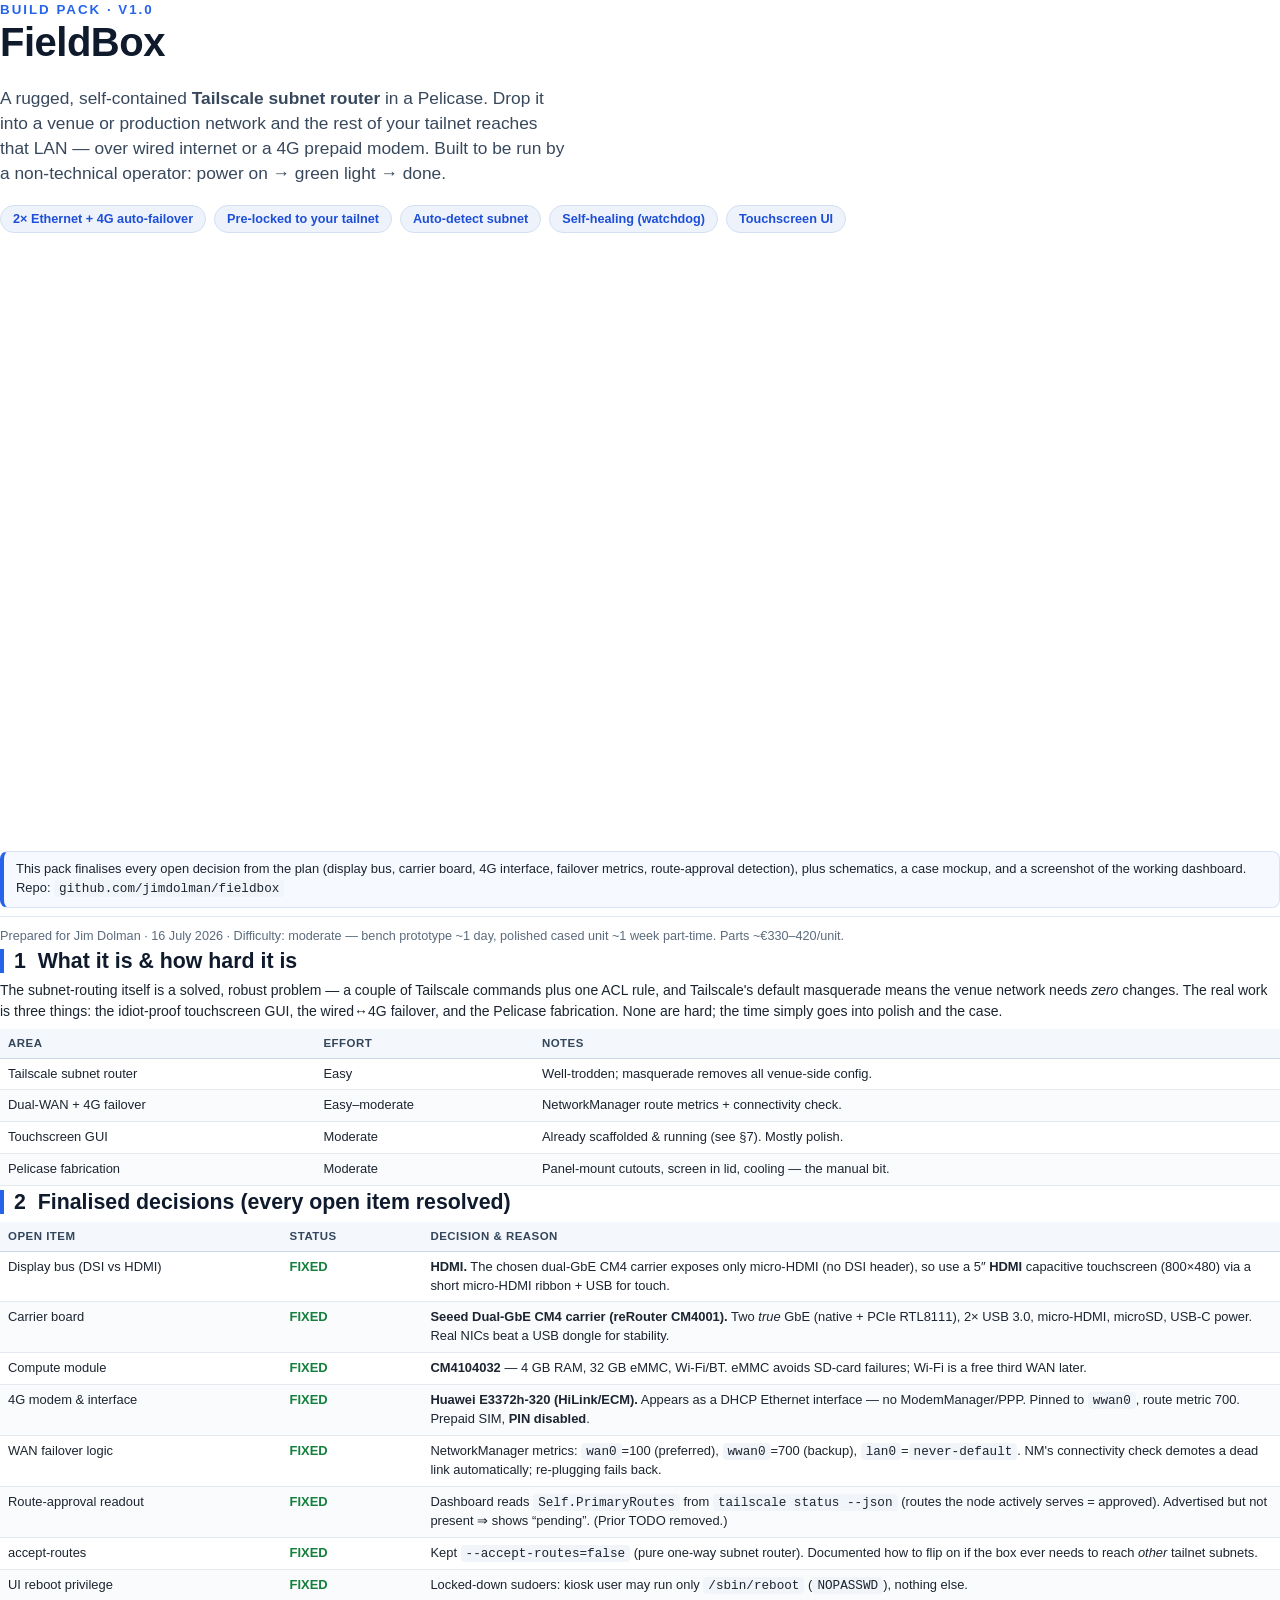
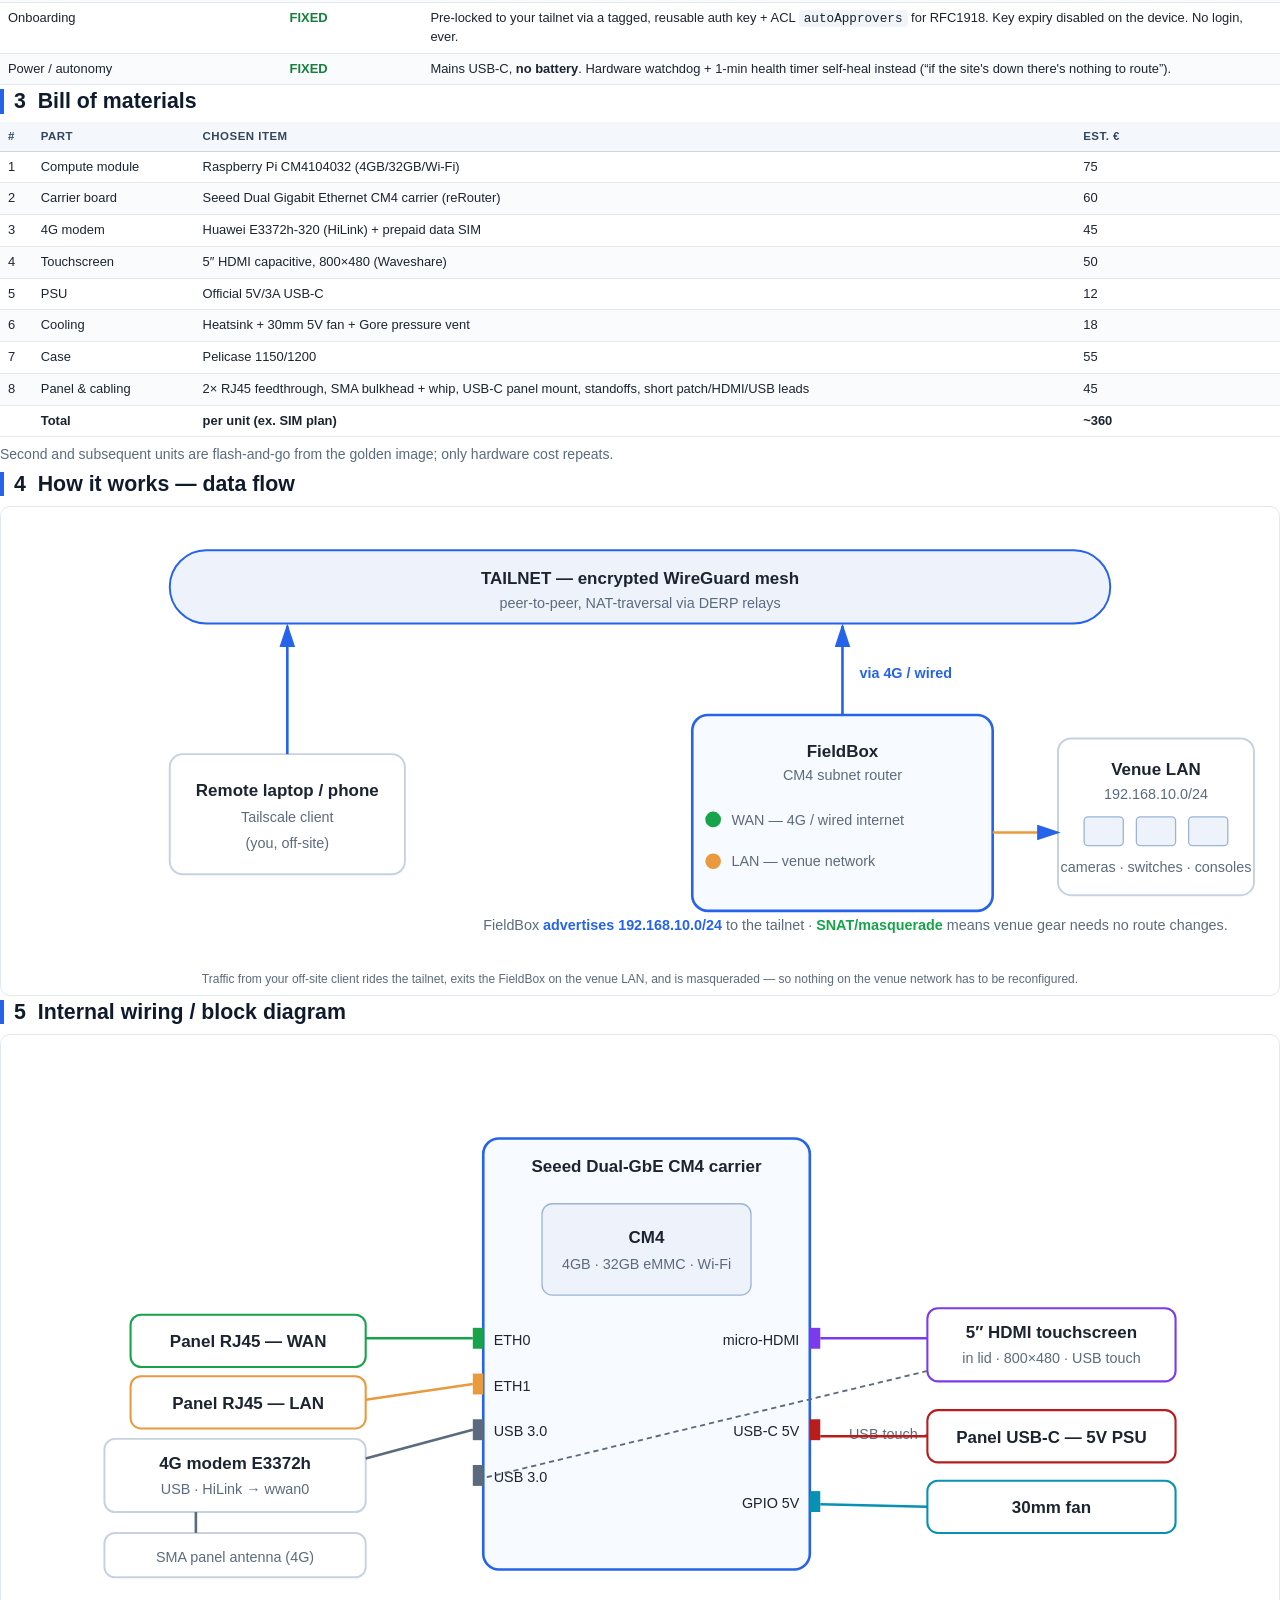
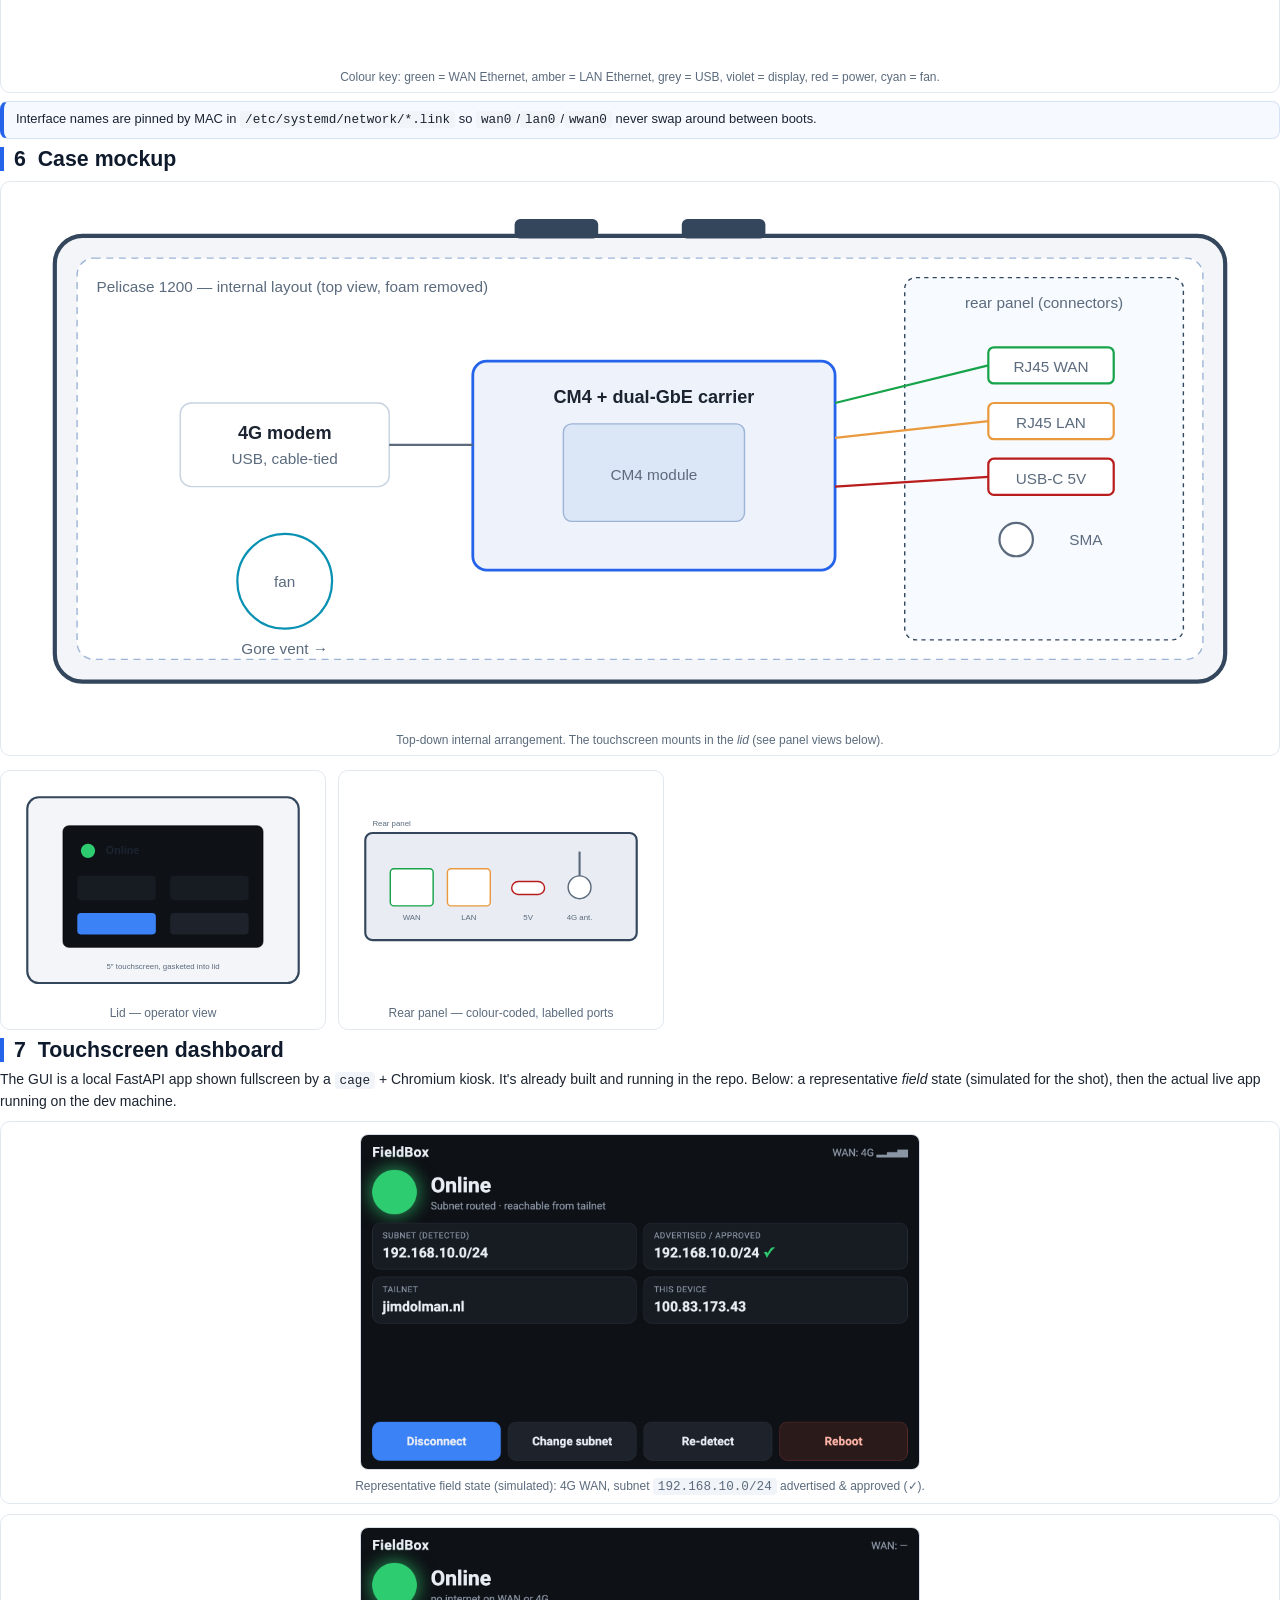
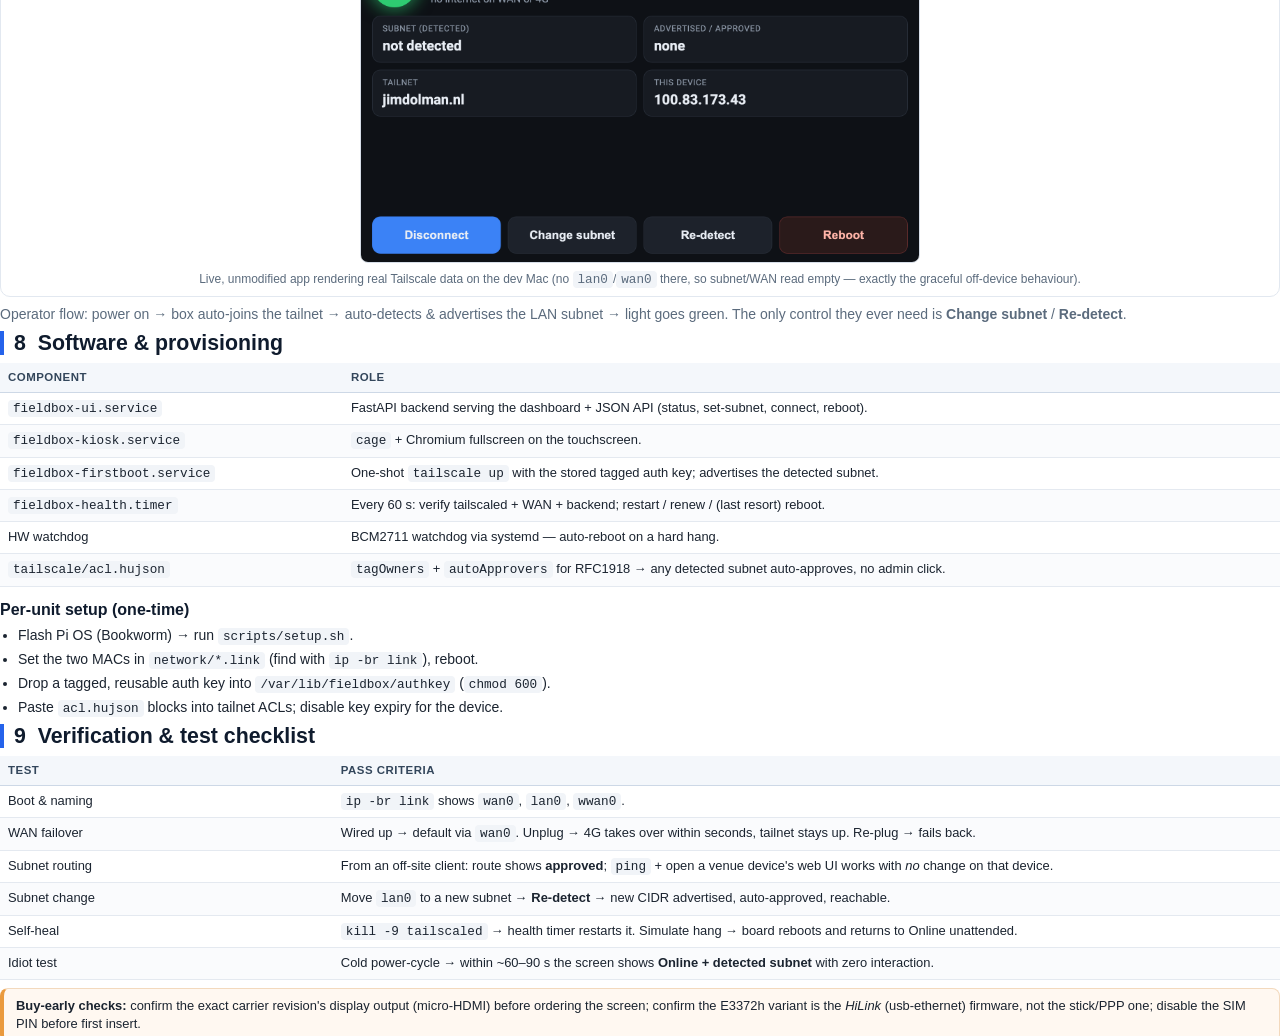
==== docs/FieldBox-BuildPack.html @ b4d3f4c1 "Add FieldBox build pack: finalized decisions, schematics, case mockup, UI screenshots (HTML + PDF) -" ====
<!doctype html>
<html lang="en">
<head>
<meta charset="utf-8" />
<title>FieldBox — Build Pack</title>
<style>
  @page { size: A4; margin: 15mm 14mm 16mm; }
  * { box-sizing: border-box; }
  html { -webkit-print-color-adjust: exact; print-color-adjust: exact; }
  body {
    font: 10.5pt/1.45 -apple-system, "Helvetica Neue", Arial, sans-serif;
    color: #1b2430; margin: 0;
  }
  h1,h2,h3 { color: #0f1b2d; margin: 0 0 .3em; line-height: 1.15; }
  h1 { font-size: 30pt; letter-spacing: -0.5px; }
  h2 { font-size: 16pt; padding-left: 10px; border-left: 4px solid #2563eb; margin-top: 4px; }
  h3 { font-size: 12pt; margin-top: 14px; }
  p { margin: .5em 0; }
  a { color: #2563eb; text-decoration: none; }
  small, .muted { color: #5b6b7d; }
  code { font-family: "SF Mono", ui-monospace, Menlo, monospace; font-size: 9.5pt; background: #f1f4f8; padding: 1px 5px; border-radius: 4px; }
  .page { page-break-before: always; }
  section { break-inside: avoid; }
  ul { margin: .4em 0; padding-left: 18px; }
  li { margin: .2em 0; }

  /* Cover */
  .cover { height: 250mm; display: flex; flex-direction: column; }
  .cover .spacer { flex: 1; }
  .eyebrow { color: #2563eb; font-weight: 700; letter-spacing: 2px; text-transform: uppercase; font-size: 10pt; }
  .cover .lede { font-size: 13pt; color: #38485c; max-width: 150mm; }
  .badge-row { display: flex; gap: 8px; flex-wrap: wrap; margin-top: 10px; }
  .badge { background: #eef3fb; border: 1px solid #d3e0f3; color: #1d4ed8; border-radius: 999px; padding: 4px 12px; font-size: 9.5pt; font-weight: 600; }
  .meta { color: #5b6b7d; font-size: 9.5pt; border-top: 1px solid #e2e8f0; padding-top: 10px; }

  /* Tables */
  table { width: 100%; border-collapse: collapse; margin: 8px 0 4px; font-size: 9.7pt; }
  th, td { text-align: left; padding: 6px 8px; border-bottom: 1px solid #e4e9f0; vertical-align: top; }
  thead th { background: #f4f7fb; border-bottom: 1.5px solid #cdd8e6; color: #33465b; font-size: 8.6pt; text-transform: uppercase; letter-spacing: .5px; }
  tbody tr:nth-child(even) { background: #fafbfd; }
  .fixed { color: #15803d; font-weight: 700; white-space: nowrap; }
  .tot td { border-top: 1.5px solid #cdd8e6; font-weight: 700; }

  /* Figures */
  figure { margin: 10px 0 4px; border: 1px solid #e2e8f0; border-radius: 10px; padding: 12px 12px 6px; background: #fff; }
  figure svg, figure img { width: 100%; height: auto; display: block; }
  figcaption { color: #5b6b7d; font-size: 9pt; margin-top: 8px; text-align: center; }
  .shot { max-width: 148mm; margin: 0 auto; border-radius: 8px; border: 1px solid #d7dee8; }
  .two { display: flex; gap: 12px; }
  .two > div { flex: 1; }

  /* callout */
  .note { background: #f6f9ff; border: 1px solid #d6e2f6; border-left: 4px solid #2563eb; border-radius: 8px; padding: 8px 12px; font-size: 9.7pt; margin: 8px 0; }
  .note.warn { background: #fff8f1; border-color: #f3d9bd; border-left-color: #ea9a3e; }

  /* svg text defaults */
  svg text { font-family: -apple-system, Arial, sans-serif; fill: #1b2430; }
  .lbl { font-size: 13px; font-weight: 600; }
  .sub { font-size: 11px; fill: #5b6b7d; }
  .tag { font-size: 11px; fill: #2563eb; font-weight: 600; }
</style>
</head>
<body>

<!-- ===================== COVER ===================== -->
<div class="cover">
  <div class="eyebrow">Build Pack &middot; v1.0</div>
  <h1>FieldBox</h1>
  <p class="lede">A rugged, self-contained <strong>Tailscale subnet router</strong> in a Pelicase.
  Drop it into a venue or production network and the rest of your tailnet reaches that LAN — over
  wired internet or a 4G prepaid modem. Built to be run by a non-technical operator: power on &rarr;
  green light &rarr; done.</p>
  <div class="badge-row">
    <span class="badge">2&times; Ethernet + 4G auto-failover</span>
    <span class="badge">Pre-locked to your tailnet</span>
    <span class="badge">Auto-detect subnet</span>
    <span class="badge">Self-healing (watchdog)</span>
    <span class="badge">Touchscreen UI</span>
  </div>
  <div class="spacer"></div>
  <div class="note">This pack finalises every open decision from the plan (display bus, carrier board,
  4G interface, failover metrics, route-approval detection), plus schematics, a case mockup, and a
  screenshot of the working dashboard. Repo: <code>github.com/jimdolman/fieldbox</code></div>
  <div class="meta">Prepared for Jim Dolman &middot; 16 July 2026 &middot; Difficulty: moderate &mdash;
  bench prototype ~1 day, polished cased unit ~1 week part-time. Parts ~&euro;330&ndash;420/unit.</div>
</div>

<!-- ===================== OVERVIEW ===================== -->
<div class="page">
<section>
<h2>1 &nbsp;What it is &amp; how hard it is</h2>
<p>The subnet-routing itself is a solved, robust problem — a couple of Tailscale commands plus one
ACL rule, and Tailscale's default masquerade means the venue network needs <em>zero</em> changes.
The real work is three things: the idiot-proof touchscreen GUI, the wired&harr;4G failover, and the
Pelicase fabrication. None are hard; the time simply goes into polish and the case.</p>
<table>
  <thead><tr><th>Area</th><th>Effort</th><th>Notes</th></tr></thead>
  <tbody>
    <tr><td>Tailscale subnet router</td><td>Easy</td><td>Well-trodden; masquerade removes all venue-side config.</td></tr>
    <tr><td>Dual-WAN + 4G failover</td><td>Easy&ndash;moderate</td><td>NetworkManager route metrics + connectivity check.</td></tr>
    <tr><td>Touchscreen GUI</td><td>Moderate</td><td>Already scaffolded &amp; running (see §7). Mostly polish.</td></tr>
    <tr><td>Pelicase fabrication</td><td>Moderate</td><td>Panel-mount cutouts, screen in lid, cooling — the manual bit.</td></tr>
  </tbody>
</table>
</section>

<!-- ===================== FIXES ===================== -->
<section>
<h2>2 &nbsp;Finalised decisions (every open item resolved)</h2>
<table>
  <thead><tr><th style="width:22%">Open item</th><th style="width:11%">Status</th><th>Decision &amp; reason</th></tr></thead>
  <tbody>
    <tr><td>Display bus (DSI vs HDMI)</td><td class="fixed">FIXED</td>
      <td><strong>HDMI.</strong> The chosen dual-GbE CM4 carrier exposes only micro-HDMI (no DSI header), so use a 5&Prime; <strong>HDMI</strong> capacitive touchscreen (800&times;480) via a short micro-HDMI ribbon + USB for touch.</td></tr>
    <tr><td>Carrier board</td><td class="fixed">FIXED</td>
      <td><strong>Seeed Dual-GbE CM4 carrier (reRouter CM4001).</strong> Two <em>true</em> GbE (native + PCIe RTL8111), 2&times; USB 3.0, micro-HDMI, microSD, USB-C power. Real NICs beat a USB dongle for stability.</td></tr>
    <tr><td>Compute module</td><td class="fixed">FIXED</td>
      <td><strong>CM4104032</strong> — 4 GB RAM, 32 GB eMMC, Wi-Fi/BT. eMMC avoids SD-card failures; Wi-Fi is a free third WAN later.</td></tr>
    <tr><td>4G modem &amp; interface</td><td class="fixed">FIXED</td>
      <td><strong>Huawei E3372h-320 (HiLink/ECM).</strong> Appears as a DHCP Ethernet interface — no ModemManager/PPP. Pinned to <code>wwan0</code>, route metric 700. Prepaid SIM, <strong>PIN disabled</strong>.</td></tr>
    <tr><td>WAN failover logic</td><td class="fixed">FIXED</td>
      <td>NetworkManager metrics: <code>wan0</code>=100 (preferred), <code>wwan0</code>=700 (backup), <code>lan0</code>=<code>never-default</code>. NM's connectivity check demotes a dead link automatically; re-plugging fails back.</td></tr>
    <tr><td>Route-approval readout</td><td class="fixed">FIXED</td>
      <td>Dashboard reads <code>Self.PrimaryRoutes</code> from <code>tailscale status --json</code> (routes the node actively serves = approved). Advertised but not present &rArr; shows &ldquo;pending&rdquo;. (Prior TODO removed.)</td></tr>
    <tr><td>accept-routes</td><td class="fixed">FIXED</td>
      <td>Kept <code>--accept-routes=false</code> (pure one-way subnet router). Documented how to flip on if the box ever needs to reach <em>other</em> tailnet subnets.</td></tr>
    <tr><td>UI reboot privilege</td><td class="fixed">FIXED</td>
      <td>Locked-down sudoers: kiosk user may run only <code>/sbin/reboot</code> (<code>NOPASSWD</code>), nothing else.</td></tr>
    <tr><td>Onboarding</td><td class="fixed">FIXED</td>
      <td>Pre-locked to your tailnet via a tagged, reusable auth key + ACL <code>autoApprovers</code> for RFC1918. Key expiry disabled on the device. No login, ever.</td></tr>
    <tr><td>Power / autonomy</td><td class="fixed">FIXED</td>
      <td>Mains USB-C, <strong>no battery</strong>. Hardware watchdog + 1-min health timer self-heal instead (&ldquo;if the site's down there's nothing to route&rdquo;).</td></tr>
  </tbody>
</table>
</section>
</div>

<!-- ===================== BOM ===================== -->
<div class="page">
<section>
<h2>3 &nbsp;Bill of materials</h2>
<table>
  <thead><tr><th>#</th><th>Part</th><th>Chosen item</th><th style="width:16%">Est. &euro;</th></tr></thead>
  <tbody>
    <tr><td>1</td><td>Compute module</td><td>Raspberry Pi CM4104032 (4GB/32GB/Wi-Fi)</td><td>75</td></tr>
    <tr><td>2</td><td>Carrier board</td><td>Seeed Dual Gigabit Ethernet CM4 carrier (reRouter)</td><td>60</td></tr>
    <tr><td>3</td><td>4G modem</td><td>Huawei E3372h-320 (HiLink) + prepaid data SIM</td><td>45</td></tr>
    <tr><td>4</td><td>Touchscreen</td><td>5&Prime; HDMI capacitive, 800&times;480 (Waveshare)</td><td>50</td></tr>
    <tr><td>5</td><td>PSU</td><td>Official 5V/3A USB-C</td><td>12</td></tr>
    <tr><td>6</td><td>Cooling</td><td>Heatsink + 30mm 5V fan + Gore pressure vent</td><td>18</td></tr>
    <tr><td>7</td><td>Case</td><td>Pelicase 1150/1200</td><td>55</td></tr>
    <tr><td>8</td><td>Panel &amp; cabling</td><td>2&times; RJ45 feedthrough, SMA bulkhead + whip, USB-C panel mount, standoffs, short patch/HDMI/USB leads</td><td>45</td></tr>
    <tr class="tot"><td></td><td>Total</td><td>per unit (ex. SIM plan)</td><td>~360</td></tr>
  </tbody>
</table>
<p class="muted">Second and subsequent units are flash-and-go from the golden image; only hardware cost repeats.</p>
</section>

<!-- ===================== HOW IT WORKS ===================== -->
<section>
<h2>4 &nbsp;How it works — data flow</h2>
<figure>
<svg viewBox="0 0 960 340" role="img" aria-label="Network data-flow diagram">
  <defs>
    <marker id="arr" markerWidth="10" markerHeight="10" refX="8" refY="3" orient="auto">
      <path d="M0,0 L9,3 L0,6 Z" fill="#2563eb"/>
    </marker>
  </defs>
  <!-- tailnet pill -->
  <rect x="120" y="24" width="720" height="56" rx="28" fill="#eef3fb" stroke="#2563eb" stroke-width="1.5"/>
  <text x="480" y="50" text-anchor="middle" class="lbl" fill="#1d4ed8">TAILNET — encrypted WireGuard mesh</text>
  <text x="480" y="68" text-anchor="middle" class="sub" fill="#3b62b5">peer-to-peer, NAT-traversal via DERP relays</text>

  <!-- remote client -->
  <rect x="120" y="180" width="180" height="92" rx="10" fill="#fff" stroke="#c7d2e0" stroke-width="1.5"/>
  <text x="210" y="212" text-anchor="middle" class="lbl">Remote laptop / phone</text>
  <text x="210" y="232" text-anchor="middle" class="sub">Tailscale client</text>
  <text x="210" y="252" text-anchor="middle" class="sub">(you, off-site)</text>
  <line x1="210" y1="180" x2="210" y2="82" stroke="#2563eb" stroke-width="2" marker-end="url(#arr)"/>

  <!-- fieldbox -->
  <rect x="520" y="150" width="230" height="150" rx="12" fill="#f7faff" stroke="#2563eb" stroke-width="2"/>
  <text x="635" y="182" text-anchor="middle" class="lbl" fill="#0f1b2d">FieldBox</text>
  <text x="635" y="200" text-anchor="middle" class="sub">CM4 subnet router</text>
  <!-- WAN port -->
  <circle cx="536" cy="230" r="6" fill="#16a34a"/>
  <text x="550" y="234" class="sub">WAN — 4G / wired internet</text>
  <!-- LAN port -->
  <circle cx="536" cy="262" r="6" fill="#ea9a3e"/>
  <text x="550" y="266" class="sub">LAN — venue network</text>
  <line x1="635" y1="150" x2="635" y2="82" stroke="#2563eb" stroke-width="2" marker-end="url(#arr)"/>
  <text x="648" y="122" class="tag">via 4G / wired</text>

  <!-- venue lan -->
  <rect x="800" y="168" width="150" height="120" rx="10" fill="#fff" stroke="#c7d2e0" stroke-width="1.5"/>
  <text x="875" y="196" text-anchor="middle" class="lbl">Venue LAN</text>
  <text x="875" y="214" text-anchor="middle" class="sub">192.168.10.0/24</text>
  <rect x="820" y="228" width="30" height="22" rx="3" fill="#eef3fb" stroke="#9db4d6"/>
  <rect x="860" y="228" width="30" height="22" rx="3" fill="#eef3fb" stroke="#9db4d6"/>
  <rect x="900" y="228" width="30" height="22" rx="3" fill="#eef3fb" stroke="#9db4d6"/>
  <text x="875" y="270" text-anchor="middle" class="sub">cameras · switches · consoles</text>
  <line x1="750" y1="240" x2="800" y2="240" stroke="#ea9a3e" stroke-width="2" marker-end="url(#arr)"/>

  <!-- callout -->
  <text x="360" y="315" class="sub">FieldBox <tspan fill="#2563eb" font-weight="600">advertises 192.168.10.0/24</tspan> to the tailnet · <tspan fill="#16a34a" font-weight="600">SNAT/masquerade</tspan> means venue gear needs no route changes.</text>
</svg>
<figcaption>Traffic from your off-site client rides the tailnet, exits the FieldBox on the venue LAN, and is masqueraded — so nothing on the venue network has to be reconfigured.</figcaption>
</figure>
</section>
</div>

<!-- ===================== WIRING ===================== -->
<div class="page">
<section>
<h2>5 &nbsp;Internal wiring / block diagram</h2>
<figure>
<svg viewBox="0 0 960 470" role="img" aria-label="Internal wiring block diagram">
  <!-- carrier -->
  <rect x="360" y="70" width="250" height="330" rx="12" fill="#f7faff" stroke="#2563eb" stroke-width="2"/>
  <text x="485" y="96" text-anchor="middle" class="lbl" fill="#0f1b2d">Seeed Dual-GbE CM4 carrier</text>
  <rect x="405" y="120" width="160" height="70" rx="8" fill="#eef3fb" stroke="#9db4d6"/>
  <text x="485" y="150" text-anchor="middle" class="lbl">CM4</text>
  <text x="485" y="170" text-anchor="middle" class="sub">4GB · 32GB eMMC · Wi-Fi</text>

  <!-- port stubs on carrier (left) -->
  <g class="sub">
    <rect x="352" y="215" width="8" height="16" fill="#16a34a"/><text x="368" y="228">ETH0</text>
    <rect x="352" y="250" width="8" height="16" fill="#ea9a3e"/><text x="368" y="263">ETH1</text>
    <rect x="352" y="285" width="8" height="16" fill="#5b6b7d"/><text x="368" y="298">USB 3.0</text>
    <rect x="352" y="320" width="8" height="16" fill="#5b6b7d"/><text x="368" y="333">USB 3.0</text>
  </g>
  <!-- right stubs -->
  <g class="sub" text-anchor="end">
    <rect x="610" y="215" width="8" height="16" fill="#7c3aed"/><text x="602" y="228">micro-HDMI</text>
    <rect x="610" y="285" width="8" height="16" fill="#b91c1c"/><text x="602" y="298">USB-C 5V</text>
    <rect x="610" y="340" width="8" height="16" fill="#0891b2"/><text x="602" y="353">GPIO 5V</text>
  </g>

  <!-- external components: left column -->
  <rect x="90" y="205" width="180" height="40" rx="8" fill="#fff" stroke="#16a34a" stroke-width="1.6"/>
  <text x="180" y="230" text-anchor="middle" class="lbl">Panel RJ45 — WAN</text>
  <line x1="270" y1="223" x2="352" y2="223" stroke="#16a34a" stroke-width="2"/>

  <rect x="90" y="252" width="180" height="40" rx="8" fill="#fff" stroke="#ea9a3e" stroke-width="1.6"/>
  <text x="180" y="277" text-anchor="middle" class="lbl">Panel RJ45 — LAN</text>
  <line x1="270" y1="270" x2="352" y2="258" stroke="#ea9a3e" stroke-width="2"/>

  <rect x="70" y="300" width="200" height="56" rx="8" fill="#fff" stroke="#c7d2e0" stroke-width="1.5"/>
  <text x="170" y="323" text-anchor="middle" class="lbl">4G modem E3372h</text>
  <text x="170" y="342" text-anchor="middle" class="sub">USB · HiLink → wwan0</text>
  <line x1="270" y1="315" x2="352" y2="293" stroke="#5b6b7d" stroke-width="2"/>
  <!-- antenna -->
  <rect x="70" y="372" width="200" height="34" rx="8" fill="#fff" stroke="#c7d2e0" stroke-width="1.5"/>
  <text x="170" y="394" text-anchor="middle" class="sub">SMA panel antenna (4G)</text>
  <line x1="140" y1="356" x2="140" y2="372" stroke="#5b6b7d" stroke-width="2"/>

  <!-- right column -->
  <rect x="700" y="200" width="190" height="56" rx="8" fill="#fff" stroke="#7c3aed" stroke-width="1.6"/>
  <text x="795" y="223" text-anchor="middle" class="lbl">5&Prime; HDMI touchscreen</text>
  <text x="795" y="242" text-anchor="middle" class="sub">in lid · 800×480 · USB touch</text>
  <line x1="618" y1="223" x2="700" y2="223" stroke="#7c3aed" stroke-width="2"/>
  <line x1="700" y1="248" x2="360" y2="330" stroke="#5b6b7d" stroke-width="1.4" stroke-dasharray="4 3"/>
  <text x="640" y="300" class="sub">USB touch → carrier</text>

  <rect x="700" y="278" width="190" height="40" rx="8" fill="#fff" stroke="#b91c1c" stroke-width="1.6"/>
  <text x="795" y="303" text-anchor="middle" class="lbl">Panel USB-C — 5V PSU</text>
  <line x1="618" y1="298" x2="700" y2="298" stroke="#b91c1c" stroke-width="2"/>

  <rect x="700" y="332" width="190" height="40" rx="8" fill="#fff" stroke="#0891b2" stroke-width="1.6"/>
  <text x="795" y="357" text-anchor="middle" class="lbl">30mm fan</text>
  <line x1="618" y1="350" x2="700" y2="352" stroke="#0891b2" stroke-width="2"/>
</svg>
<figcaption>Colour key: green = WAN Ethernet, amber = LAN Ethernet, grey = USB, violet = display, red = power, cyan = fan.</figcaption>
</figure>
<div class="note">Interface names are pinned by MAC in <code>/etc/systemd/network/*.link</code> so <code>wan0</code>/<code>lan0</code>/<code>wwan0</code> never swap around between boots.</div>
</section>
</div>

<!-- ===================== CASE MOCKUP ===================== -->
<div class="page">
<section>
<h2>6 &nbsp;Case mockup</h2>
<figure>
<svg viewBox="0 0 900 380" role="img" aria-label="Pelicase top-down internal layout">
  <!-- case outer -->
  <rect x="30" y="30" width="840" height="320" rx="20" fill="#f3f5f9" stroke="#33465b" stroke-width="3"/>
  <rect x="46" y="46" width="808" height="288" rx="12" fill="#fff" stroke="#9db4d6" stroke-dasharray="5 4"/>
  <text x="60" y="70" class="sub">Pelicase 1200 — internal layout (top view, foam removed)</text>
  <!-- latches -->
  <rect x="360" y="18" width="60" height="14" rx="4" fill="#33465b"/>
  <rect x="480" y="18" width="60" height="14" rx="4" fill="#33465b"/>
  <!-- carrier board -->
  <rect x="330" y="120" width="260" height="150" rx="10" fill="#eef3fb" stroke="#2563eb" stroke-width="2"/>
  <text x="460" y="150" text-anchor="middle" class="lbl" fill="#1d4ed8">CM4 + dual-GbE carrier</text>
  <rect x="395" y="165" width="130" height="70" rx="6" fill="#dbe6f7" stroke="#9db4d6"/>
  <text x="460" y="205" text-anchor="middle" class="sub">CM4 module</text>
  <!-- 4G modem -->
  <rect x="120" y="150" width="150" height="60" rx="8" fill="#fff" stroke="#c7d2e0"/>
  <text x="195" y="176" text-anchor="middle" class="lbl">4G modem</text>
  <text x="195" y="194" text-anchor="middle" class="sub">USB, cable-tied</text>
  <!-- fan + vent -->
  <circle cx="195" cy="278" r="34" fill="#fff" stroke="#0891b2" stroke-width="1.6"/>
  <text x="195" y="282" text-anchor="middle" class="sub">fan</text>
  <text x="195" y="330" text-anchor="middle" class="sub">Gore vent →</text>
  <!-- rear panel zone (right) -->
  <rect x="640" y="60" width="200" height="260" rx="8" fill="#f7faff" stroke="#33465b" stroke-dasharray="3 3"/>
  <text x="740" y="82" text-anchor="middle" class="sub">rear panel (connectors)</text>
  <rect x="700" y="110" width="90" height="26" rx="4" fill="#fff" stroke="#16a34a" stroke-width="1.6"/><text x="745" y="128" text-anchor="middle" class="sub">RJ45 WAN</text>
  <rect x="700" y="150" width="90" height="26" rx="4" fill="#fff" stroke="#ea9a3e" stroke-width="1.6"/><text x="745" y="168" text-anchor="middle" class="sub">RJ45 LAN</text>
  <rect x="700" y="190" width="90" height="26" rx="4" fill="#fff" stroke="#b91c1c" stroke-width="1.6"/><text x="745" y="208" text-anchor="middle" class="sub">USB-C 5V</text>
  <circle cx="720" cy="248" r="12" fill="#fff" stroke="#5b6b7d" stroke-width="1.6"/><text x="770" y="252" text-anchor="middle" class="sub">SMA</text>
  <!-- connections -->
  <line x1="270" y1="180" x2="330" y2="180" stroke="#5b6b7d" stroke-width="1.6"/>
  <line x1="590" y1="150" x2="700" y2="123" stroke="#16a34a" stroke-width="1.6"/>
  <line x1="590" y1="175" x2="700" y2="163" stroke="#ea9a3e" stroke-width="1.6"/>
  <line x1="590" y1="210" x2="700" y2="203" stroke="#b91c1c" stroke-width="1.6"/>
</svg>
<figcaption>Top-down internal arrangement. The touchscreen mounts in the <em>lid</em> (see panel views below).</figcaption>
</figure>

<div class="two">
  <figure>
  <svg viewBox="0 0 420 300" role="img" aria-label="Lid with touchscreen">
    <rect x="20" y="20" width="380" height="260" rx="16" fill="#f3f5f9" stroke="#33465b" stroke-width="3"/>
    <rect x="70" y="60" width="280" height="170" rx="8" fill="#0e1116" stroke="#000"/>
    <circle cx="105" cy="95" r="10" fill="#2ecc71"/>
    <text x="130" y="100" fill="#e8edf4" font-size="15" font-weight="700">Online</text>
    <rect x="90" y="130" width="110" height="34" rx="5" fill="#171b22"/>
    <rect x="220" y="130" width="110" height="34" rx="5" fill="#171b22"/>
    <rect x="90" y="182" width="110" height="30" rx="5" fill="#3b82f6"/>
    <rect x="220" y="182" width="110" height="30" rx="5" fill="#1d222b"/>
    <text x="210" y="260" text-anchor="middle" class="sub">5&Prime; touchscreen, gasketed into lid</text>
  </svg>
  <figcaption>Lid — operator view</figcaption>
  </figure>

  <figure>
  <svg viewBox="0 0 420 300" role="img" aria-label="Rear panel elevation">
    <rect x="20" y="70" width="380" height="150" rx="10" fill="#e9edf3" stroke="#33465b" stroke-width="3"/>
    <text x="30" y="60" class="sub">Rear panel</text>
    <!-- WAN -->
    <rect x="55" y="120" width="60" height="52" rx="5" fill="#fff" stroke="#16a34a" stroke-width="2"/>
    <text x="85" y="192" text-anchor="middle" class="sub">WAN</text>
    <!-- LAN -->
    <rect x="135" y="120" width="60" height="52" rx="5" fill="#fff" stroke="#ea9a3e" stroke-width="2"/>
    <text x="165" y="192" text-anchor="middle" class="sub">LAN</text>
    <!-- USB-C -->
    <rect x="225" y="138" width="46" height="18" rx="9" fill="#fff" stroke="#b91c1c" stroke-width="2"/>
    <text x="248" y="192" text-anchor="middle" class="sub">5V</text>
    <!-- SMA -->
    <circle cx="320" cy="146" r="16" fill="#fff" stroke="#5b6b7d" stroke-width="2"/>
    <line x1="320" y1="130" x2="320" y2="96" stroke="#5b6b7d" stroke-width="3"/>
    <text x="320" y="192" text-anchor="middle" class="sub">4G ant.</text>
  </svg>
  <figcaption>Rear panel — colour-coded, labelled ports</figcaption>
  </figure>
</div>
</section>
</div>

<!-- ===================== UI ===================== -->
<div class="page">
<section>
<h2>7 &nbsp;Touchscreen dashboard</h2>
<p>The GUI is a local FastAPI app shown fullscreen by a <code>cage</code> + Chromium kiosk. It's already
built and running in the repo. Below: a representative <em>field</em> state (simulated for the shot),
then the actual live app running on the dev machine.</p>
<figure>
  <img class="shot" src="dashboard-field.png" alt="FieldBox dashboard — field state" />
  <figcaption>Representative field state (simulated): 4G WAN, subnet <code>192.168.10.0/24</code> advertised &amp; approved (&check;).</figcaption>
</figure>
<figure>
  <img class="shot" src="dashboard.png" alt="FieldBox dashboard — live on dev machine" />
  <figcaption>Live, unmodified app rendering real Tailscale data on the dev Mac (no <code>lan0</code>/<code>wan0</code> there, so subnet/WAN read empty — exactly the graceful off-device behaviour).</figcaption>
</figure>
<p class="muted">Operator flow: power on &rarr; box auto-joins the tailnet &rarr; auto-detects &amp; advertises the LAN
subnet &rarr; light goes green. The only control they ever need is <strong>Change subnet</strong> / <strong>Re-detect</strong>.</p>
</section>
</div>

<!-- ===================== SOFTWARE + VERIFY ===================== -->
<div class="page">
<section>
<h2>8 &nbsp;Software &amp; provisioning</h2>
<table>
  <thead><tr><th>Component</th><th>Role</th></tr></thead>
  <tbody>
    <tr><td><code>fieldbox-ui.service</code></td><td>FastAPI backend serving the dashboard + JSON API (status, set-subnet, connect, reboot).</td></tr>
    <tr><td><code>fieldbox-kiosk.service</code></td><td><code>cage</code> + Chromium fullscreen on the touchscreen.</td></tr>
    <tr><td><code>fieldbox-firstboot.service</code></td><td>One-shot <code>tailscale up</code> with the stored tagged auth key; advertises the detected subnet.</td></tr>
    <tr><td><code>fieldbox-health.timer</code></td><td>Every 60 s: verify tailscaled + WAN + backend; restart / renew / (last resort) reboot.</td></tr>
    <tr><td>HW watchdog</td><td>BCM2711 watchdog via systemd — auto-reboot on a hard hang.</td></tr>
    <tr><td><code>tailscale/acl.hujson</code></td><td><code>tagOwners</code> + <code>autoApprovers</code> for RFC1918 &rarr; any detected subnet auto-approves, no admin click.</td></tr>
  </tbody>
</table>
<h3>Per-unit setup (one-time)</h3>
<ul>
  <li>Flash Pi OS (Bookworm) &rarr; run <code>scripts/setup.sh</code>.</li>
  <li>Set the two MACs in <code>network/*.link</code> (find with <code>ip -br link</code>), reboot.</li>
  <li>Drop a tagged, reusable auth key into <code>/var/lib/fieldbox/authkey</code> (<code>chmod 600</code>).</li>
  <li>Paste <code>acl.hujson</code> blocks into tailnet ACLs; disable key expiry for the device.</li>
</ul>
</section>

<section>
<h2>9 &nbsp;Verification &amp; test checklist</h2>
<table>
  <thead><tr><th style="width:26%">Test</th><th>Pass criteria</th></tr></thead>
  <tbody>
    <tr><td>Boot &amp; naming</td><td><code>ip -br link</code> shows <code>wan0</code>, <code>lan0</code>, <code>wwan0</code>.</td></tr>
    <tr><td>WAN failover</td><td>Wired up &rarr; default via <code>wan0</code>. Unplug &rarr; 4G takes over within seconds, tailnet stays up. Re-plug &rarr; fails back.</td></tr>
    <tr><td>Subnet routing</td><td>From an off-site client: route shows <strong>approved</strong>; <code>ping</code> + open a venue device's web UI works with <em>no</em> change on that device.</td></tr>
    <tr><td>Subnet change</td><td>Move <code>lan0</code> to a new subnet &rarr; <strong>Re-detect</strong> &rarr; new CIDR advertised, auto-approved, reachable.</td></tr>
    <tr><td>Self-heal</td><td><code>kill -9 tailscaled</code> &rarr; health timer restarts it. Simulate hang &rarr; board reboots and returns to Online unattended.</td></tr>
    <tr><td>Idiot test</td><td>Cold power-cycle &rarr; within ~60&ndash;90 s the screen shows <strong>Online + detected subnet</strong> with zero interaction.</td></tr>
  </tbody>
</table>
<div class="note warn"><strong>Buy-early checks:</strong> confirm the exact carrier revision's display output (micro-HDMI) before ordering the screen; confirm the E3372h variant is the <em>HiLink</em> (usb-ethernet) firmware, not the stick/PPP one; disable the SIM PIN before first insert.</div>
</section>
</div>

</body>
</html>
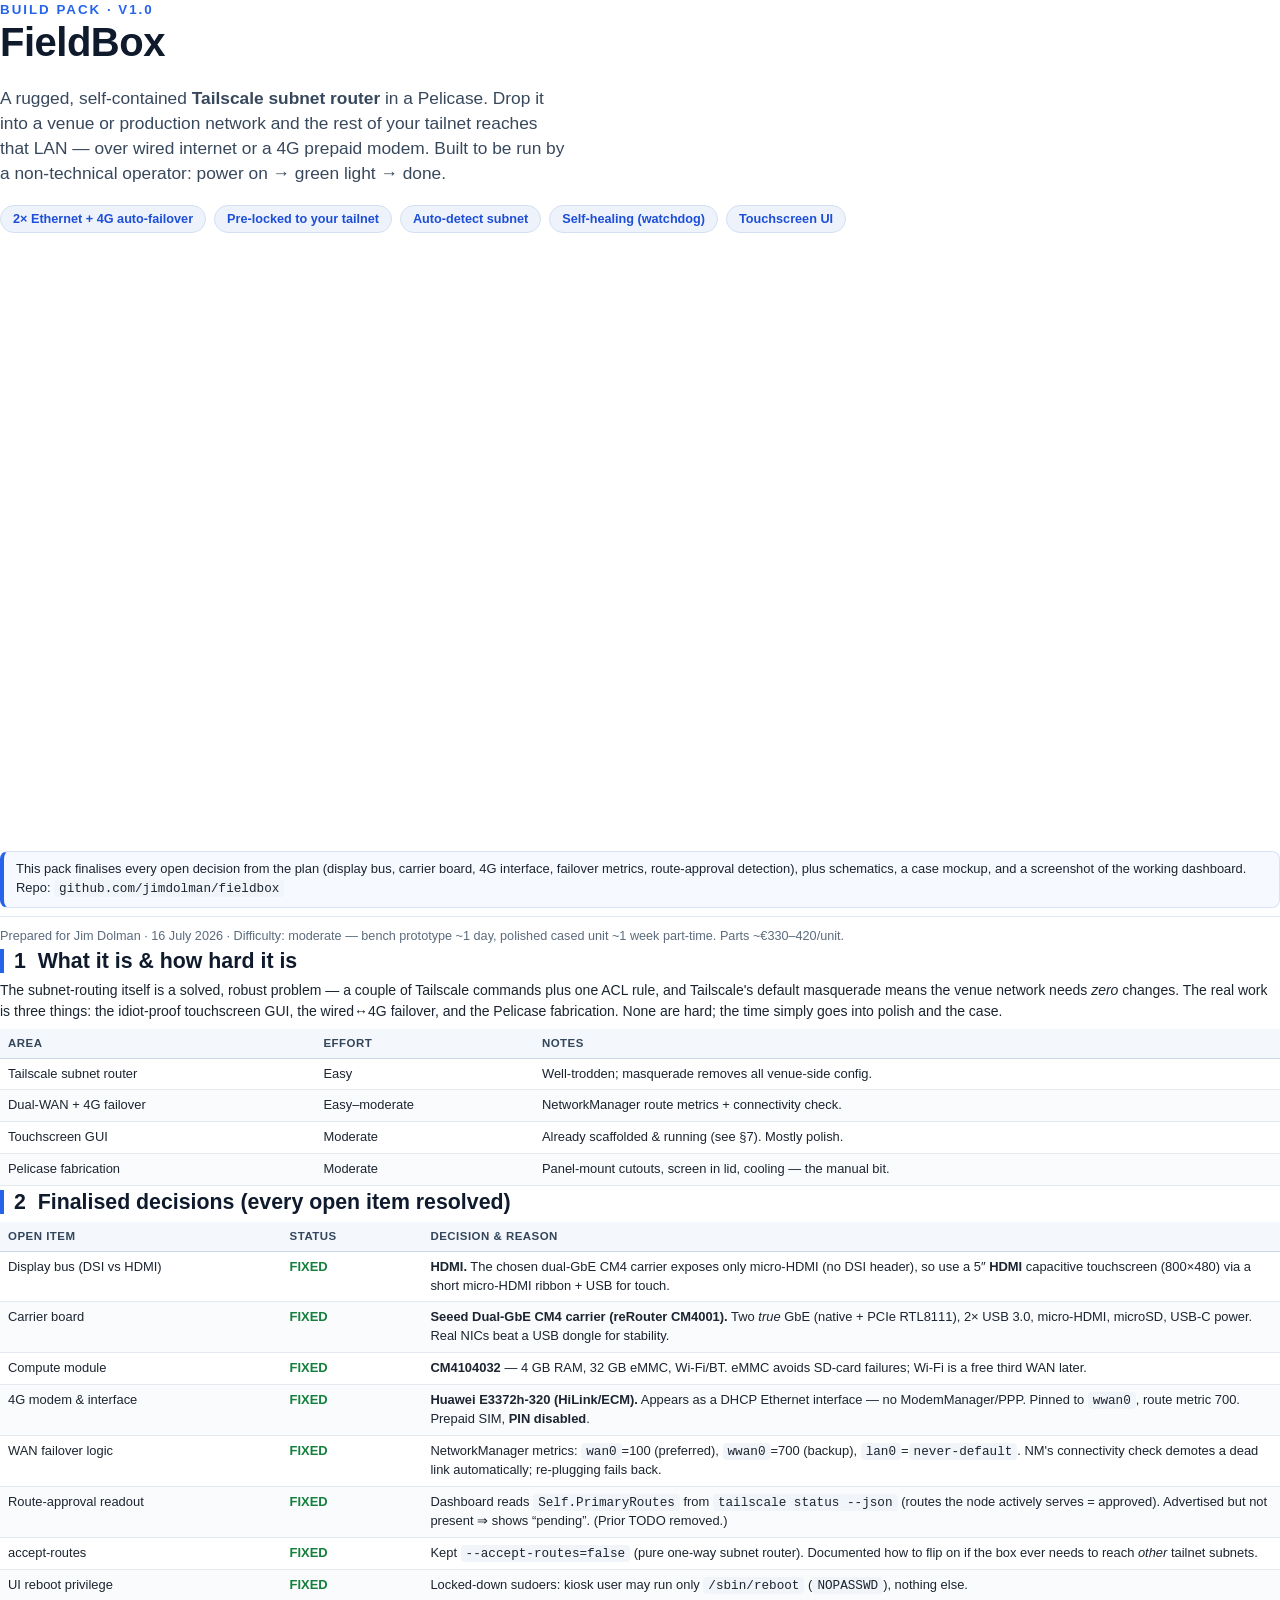
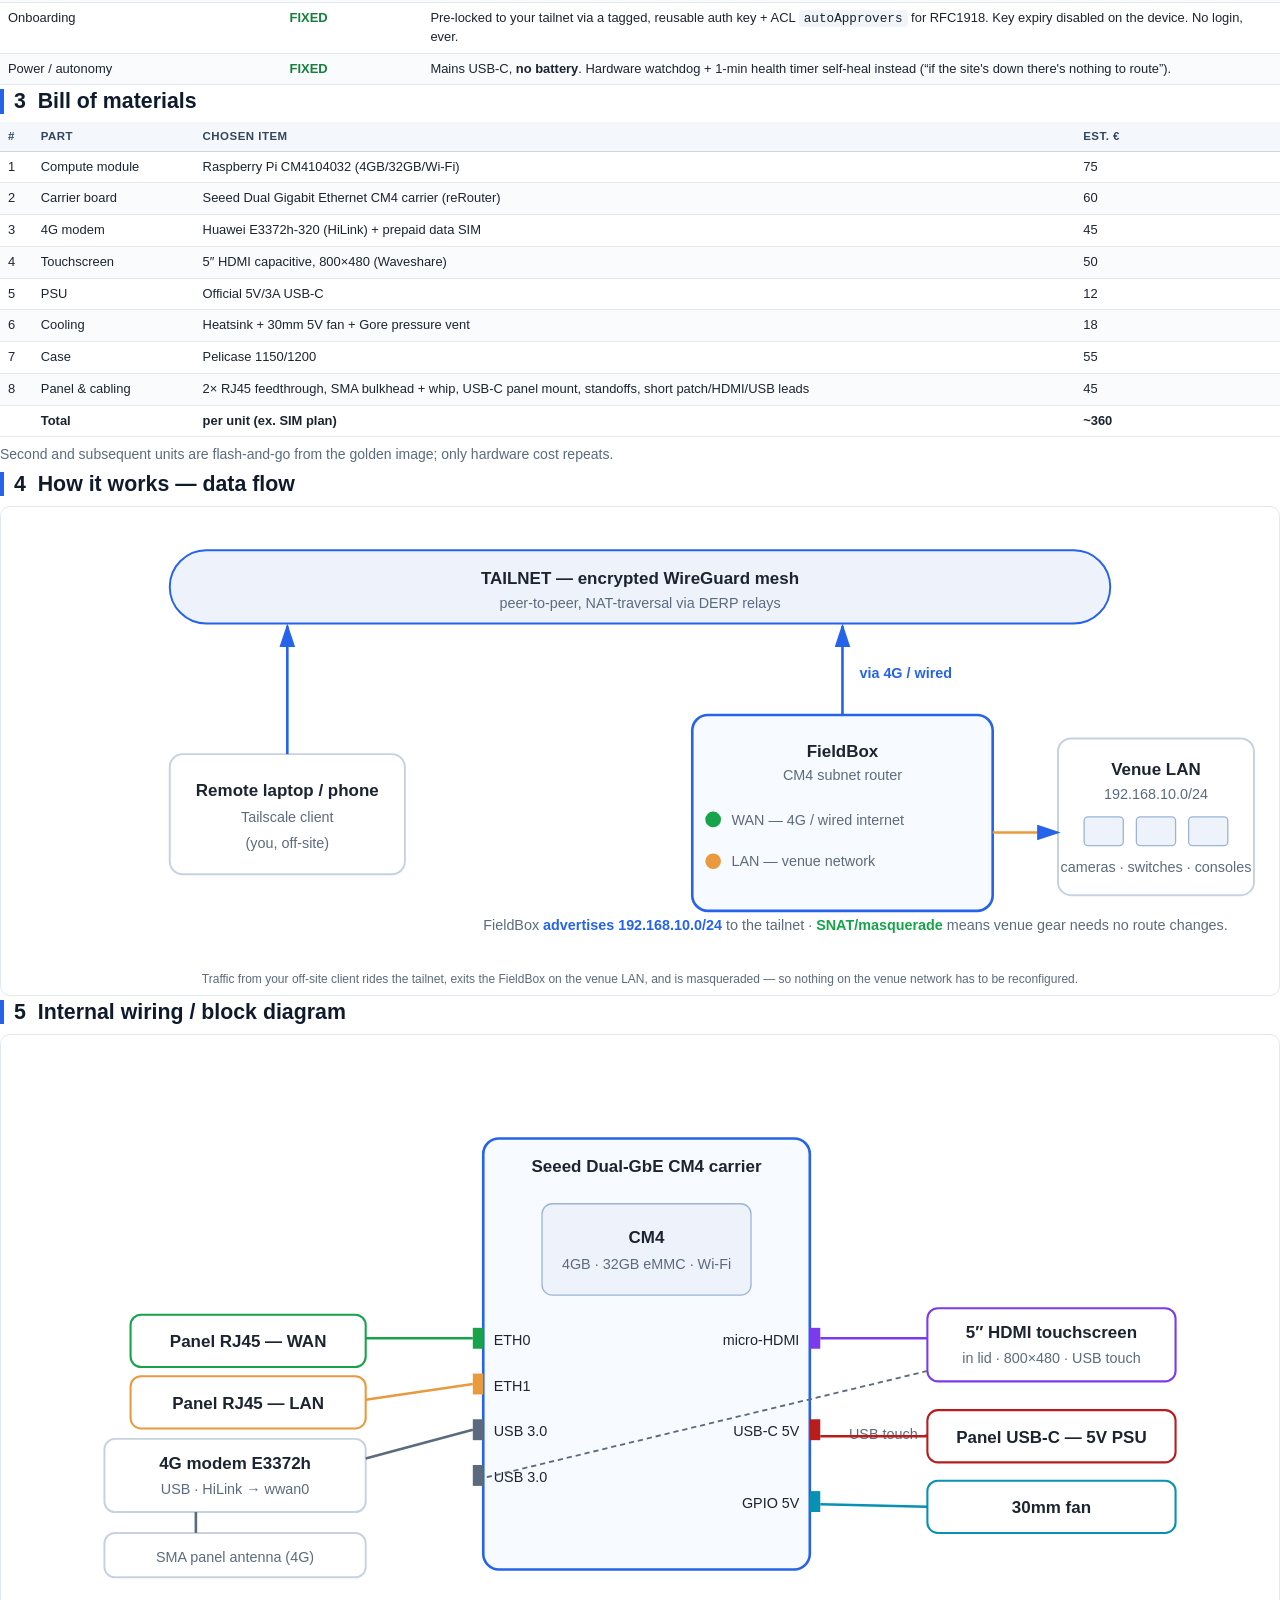
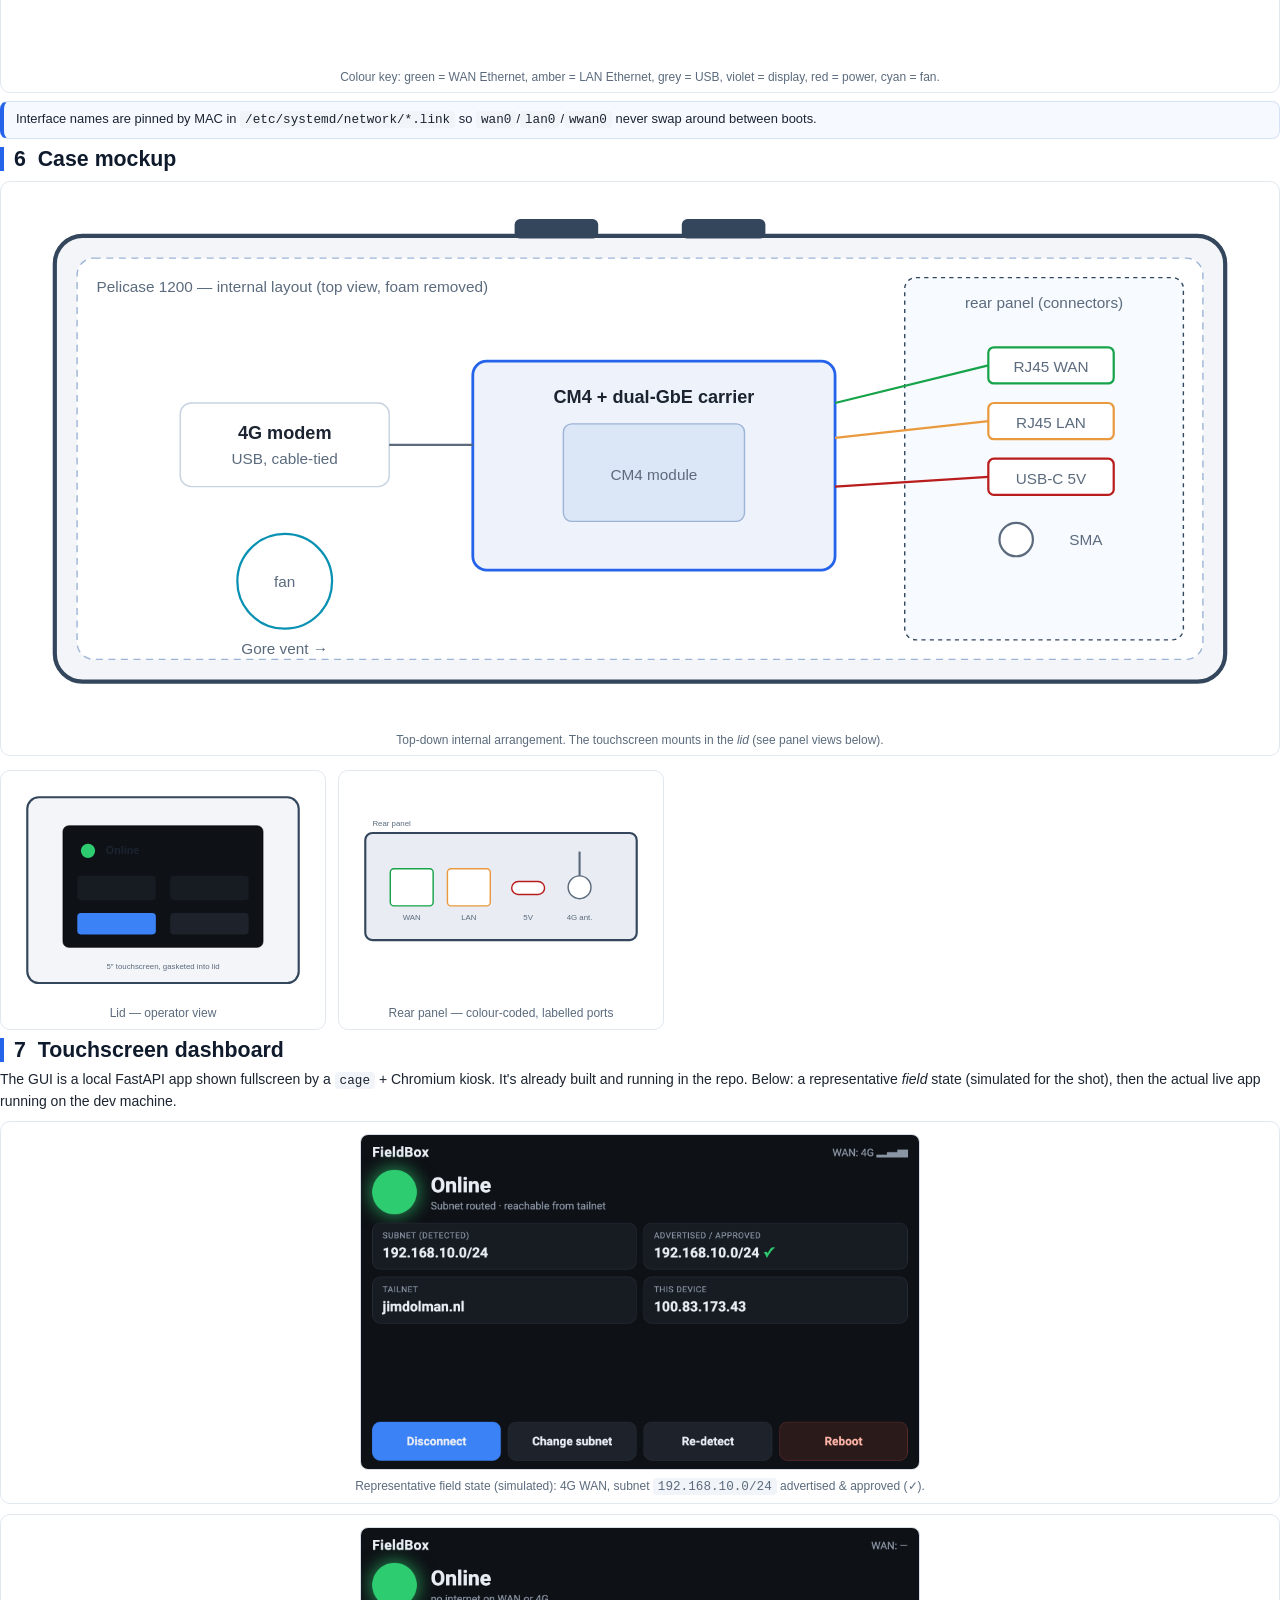
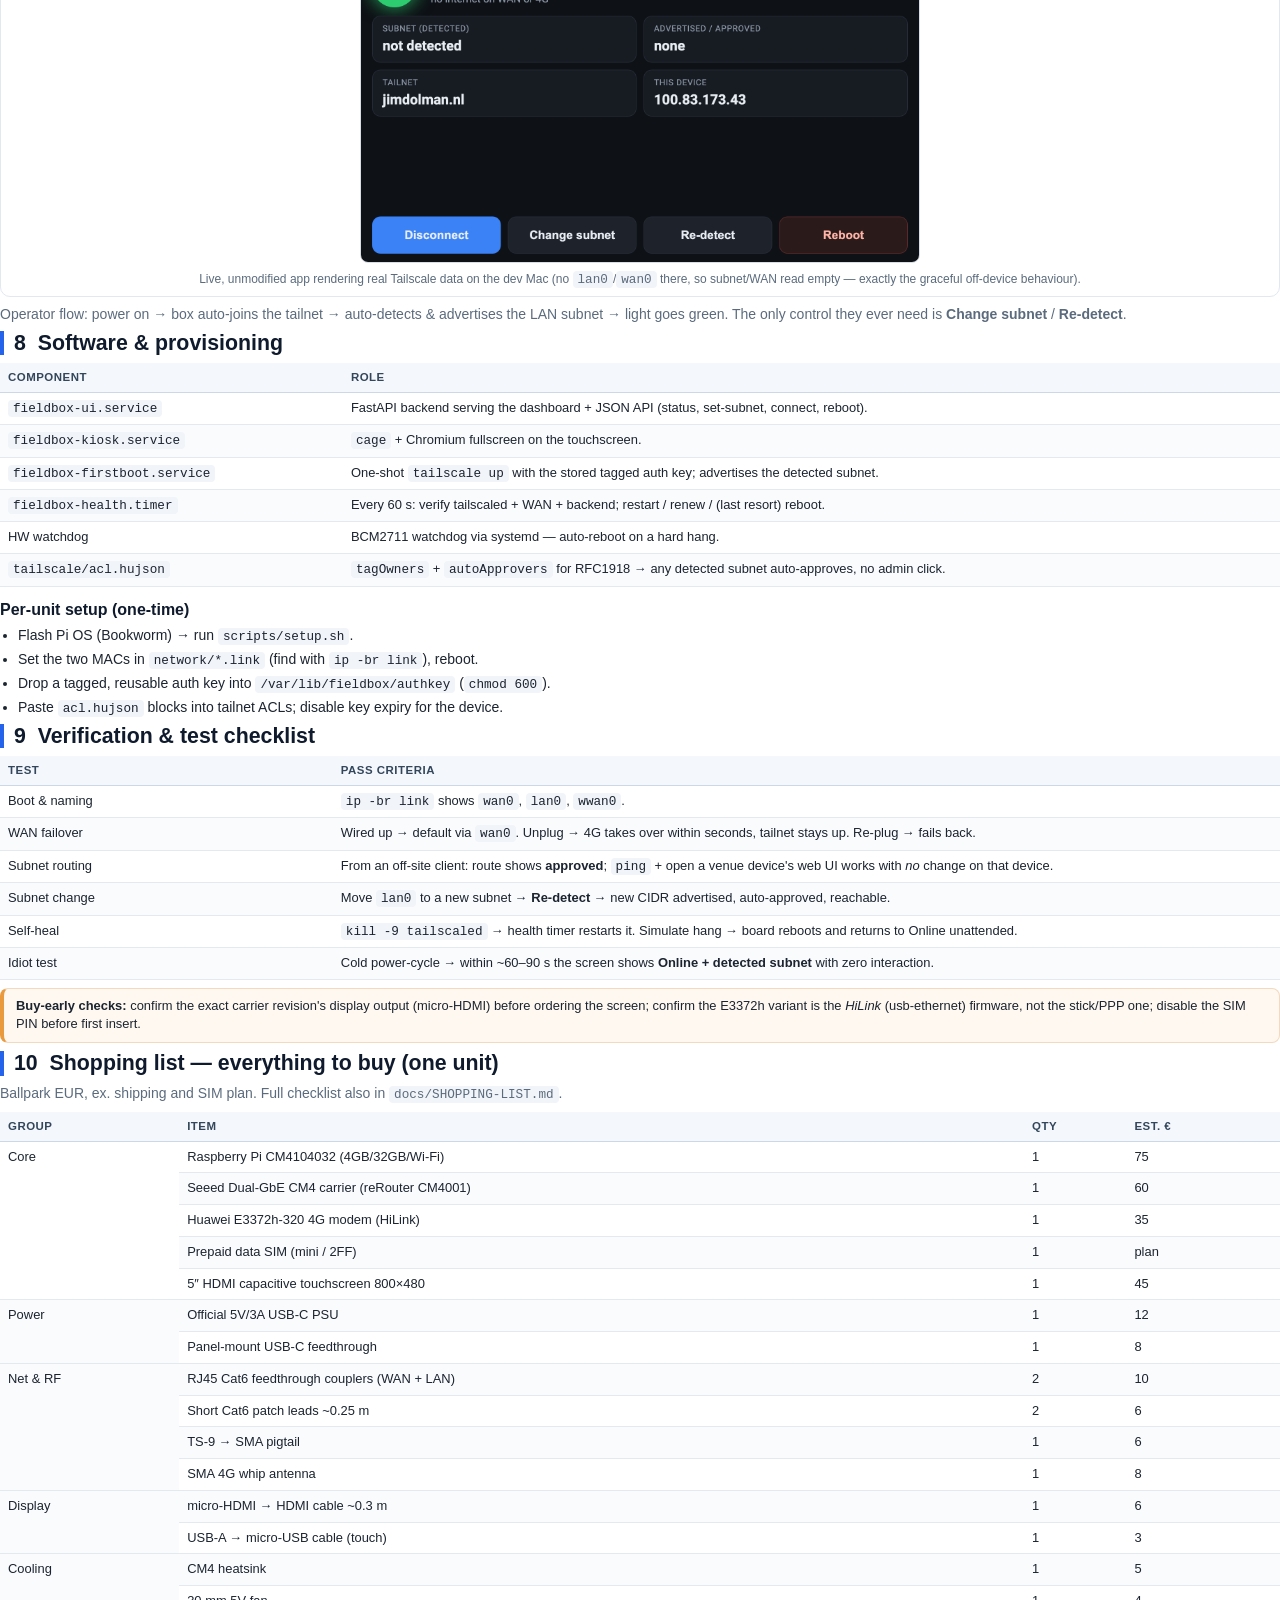
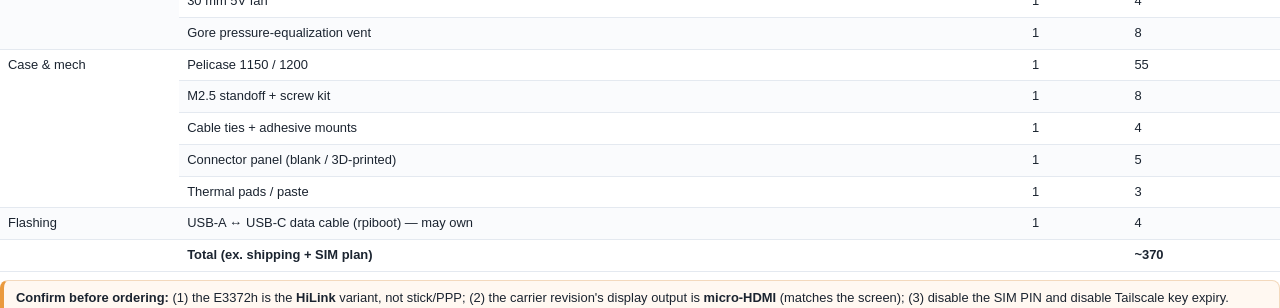
==== commit ae915bdc: "Sync repo to finalized decisions + add shopping list Code/config: - net.py: add WWAN_IFACE (wwan0) a" ====
--- a/docs/FieldBox-BuildPack.html
+++ b/docs/FieldBox-BuildPack.html
@@ -419,5 +419,48 @@
 </section>
 </div>
 
+<!-- ===================== SHOPPING LIST ===================== -->
+<div class="page">
+<section>
+<h2>10 &nbsp;Shopping list — everything to buy (one unit)</h2>
+<p class="muted">Ballpark EUR, ex. shipping and SIM plan. Full checklist also in <code>docs/SHOPPING-LIST.md</code>.</p>
+<table>
+  <thead><tr><th style="width:14%">Group</th><th>Item</th><th style="width:8%">Qty</th><th style="width:12%">Est. &euro;</th></tr></thead>
+  <tbody>
+    <tr><td rowspan="5">Core</td><td>Raspberry Pi CM4104032 (4GB/32GB/Wi-Fi)</td><td>1</td><td>75</td></tr>
+    <tr><td>Seeed Dual-GbE CM4 carrier (reRouter CM4001)</td><td>1</td><td>60</td></tr>
+    <tr><td>Huawei E3372h-320 4G modem (HiLink)</td><td>1</td><td>35</td></tr>
+    <tr><td>Prepaid data SIM (mini / 2FF)</td><td>1</td><td>plan</td></tr>
+    <tr><td>5&Prime; HDMI capacitive touchscreen 800&times;480</td><td>1</td><td>45</td></tr>
+
+    <tr><td rowspan="2">Power</td><td>Official 5V/3A USB-C PSU</td><td>1</td><td>12</td></tr>
+    <tr><td>Panel-mount USB-C feedthrough</td><td>1</td><td>8</td></tr>
+
+    <tr><td rowspan="4">Net &amp; RF</td><td>RJ45 Cat6 feedthrough couplers (WAN + LAN)</td><td>2</td><td>10</td></tr>
+    <tr><td>Short Cat6 patch leads ~0.25 m</td><td>2</td><td>6</td></tr>
+    <tr><td>TS-9 &rarr; SMA pigtail</td><td>1</td><td>6</td></tr>
+    <tr><td>SMA 4G whip antenna</td><td>1</td><td>8</td></tr>
+
+    <tr><td rowspan="2">Display</td><td>micro-HDMI &rarr; HDMI cable ~0.3 m</td><td>1</td><td>6</td></tr>
+    <tr><td>USB-A &rarr; micro-USB cable (touch)</td><td>1</td><td>3</td></tr>
+
+    <tr><td rowspan="3">Cooling</td><td>CM4 heatsink</td><td>1</td><td>5</td></tr>
+    <tr><td>30 mm 5V fan</td><td>1</td><td>4</td></tr>
+    <tr><td>Gore pressure-equalization vent</td><td>1</td><td>8</td></tr>
+
+    <tr><td rowspan="5">Case &amp; mech</td><td>Pelicase 1150 / 1200</td><td>1</td><td>55</td></tr>
+    <tr><td>M2.5 standoff + screw kit</td><td>1</td><td>8</td></tr>
+    <tr><td>Cable ties + adhesive mounts</td><td>1</td><td>4</td></tr>
+    <tr><td>Connector panel (blank / 3D-printed)</td><td>1</td><td>5</td></tr>
+    <tr><td>Thermal pads / paste</td><td>1</td><td>3</td></tr>
+
+    <tr><td>Flashing</td><td>USB-A &harr; USB-C data cable (rpiboot) — may own</td><td>1</td><td>4</td></tr>
+    <tr class="tot"><td></td><td>Total (ex. shipping + SIM plan)</td><td></td><td>~370</td></tr>
+  </tbody>
+</table>
+<div class="note warn"><strong>Confirm before ordering:</strong> (1) the E3372h is the <strong>HiLink</strong> variant, not stick/PPP; (2) the carrier revision's display output is <strong>micro-HDMI</strong> (matches the screen); (3) disable the SIM PIN and disable Tailscale key expiry.</div>
+</section>
+</div>
+
 </body>
 </html>
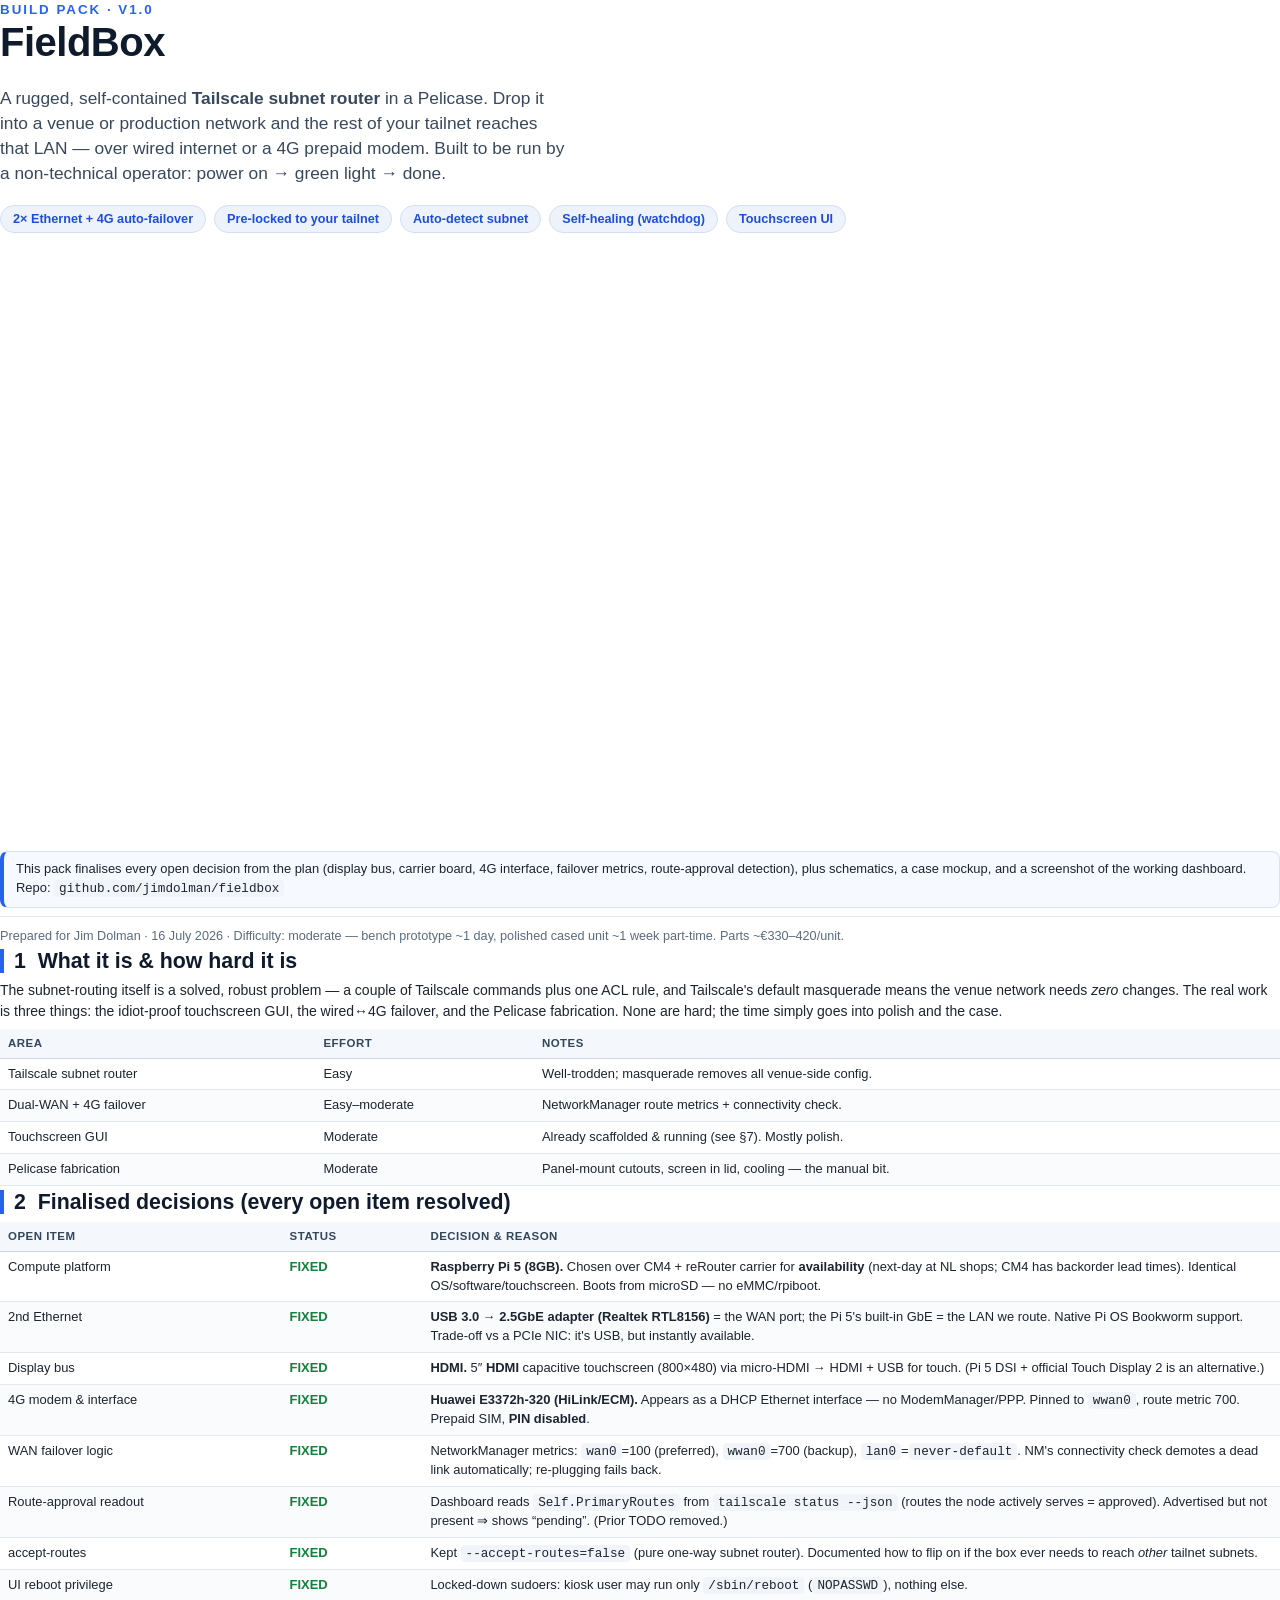
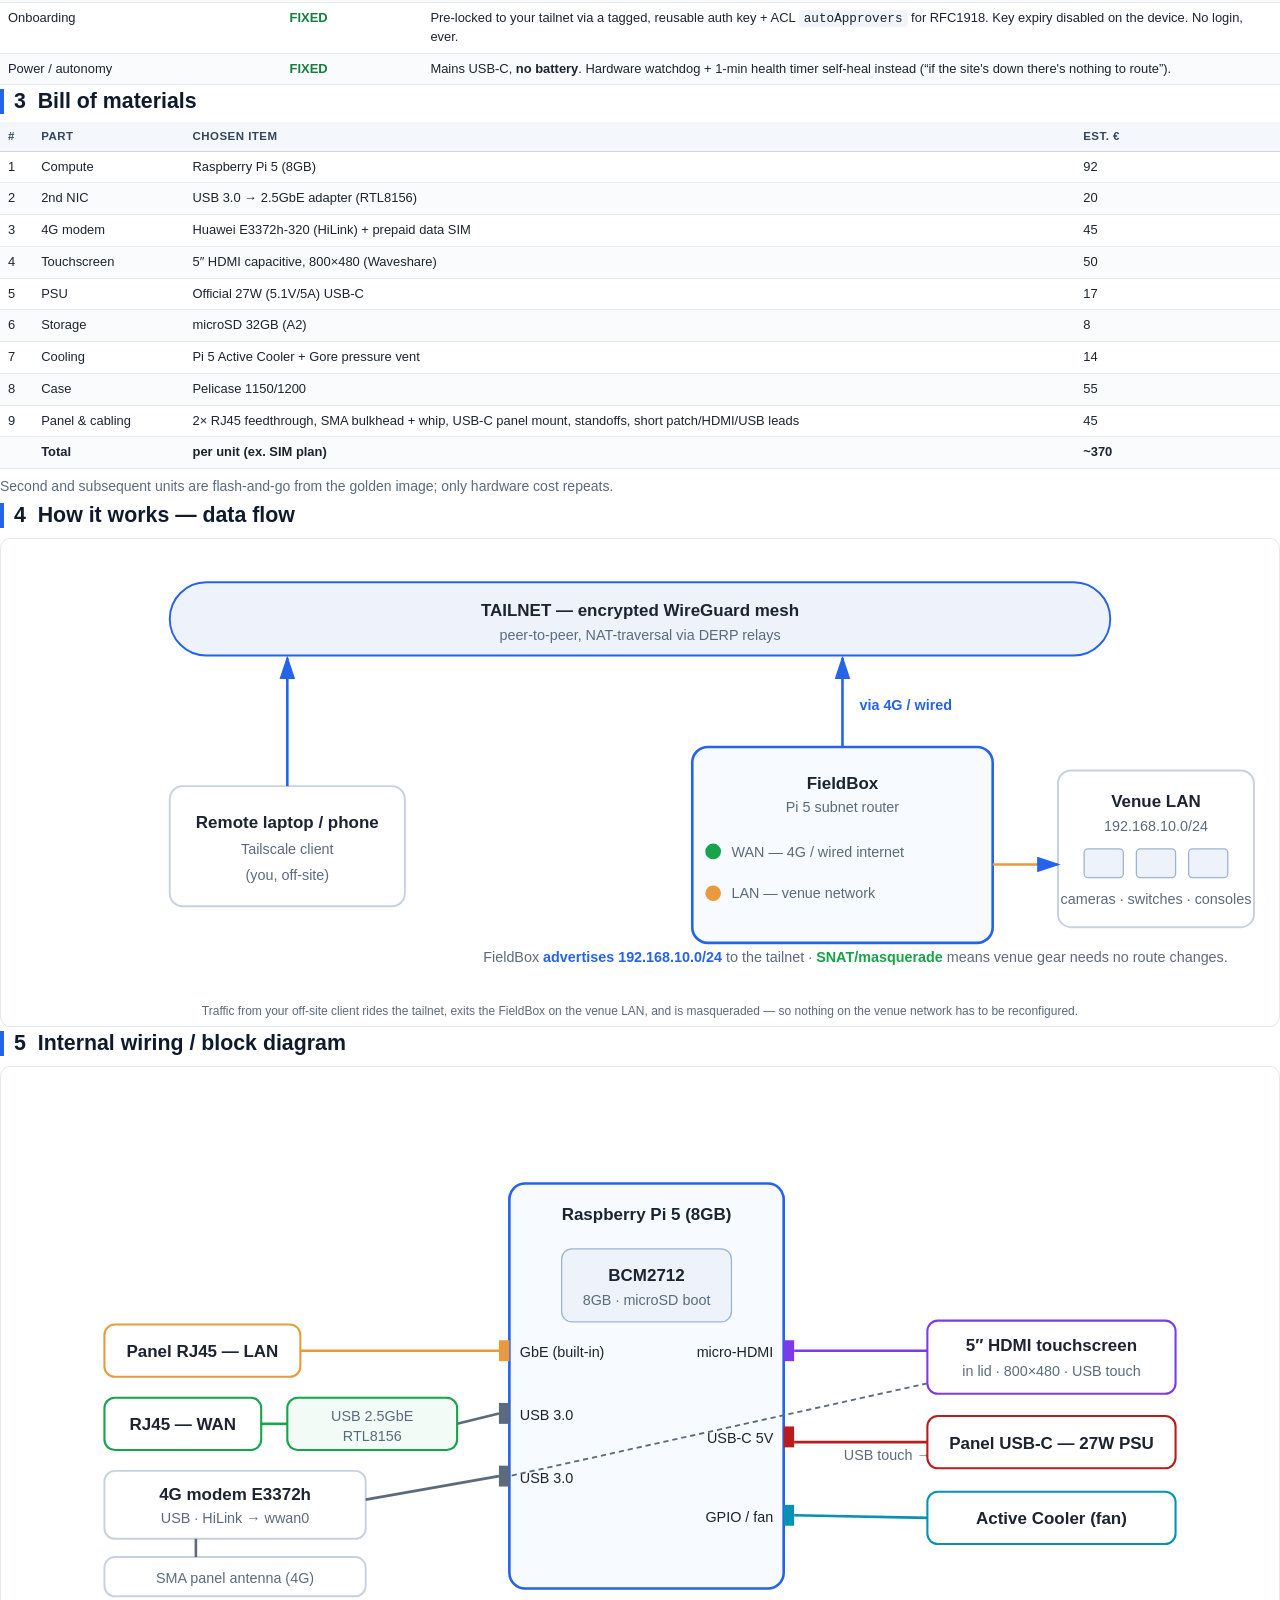
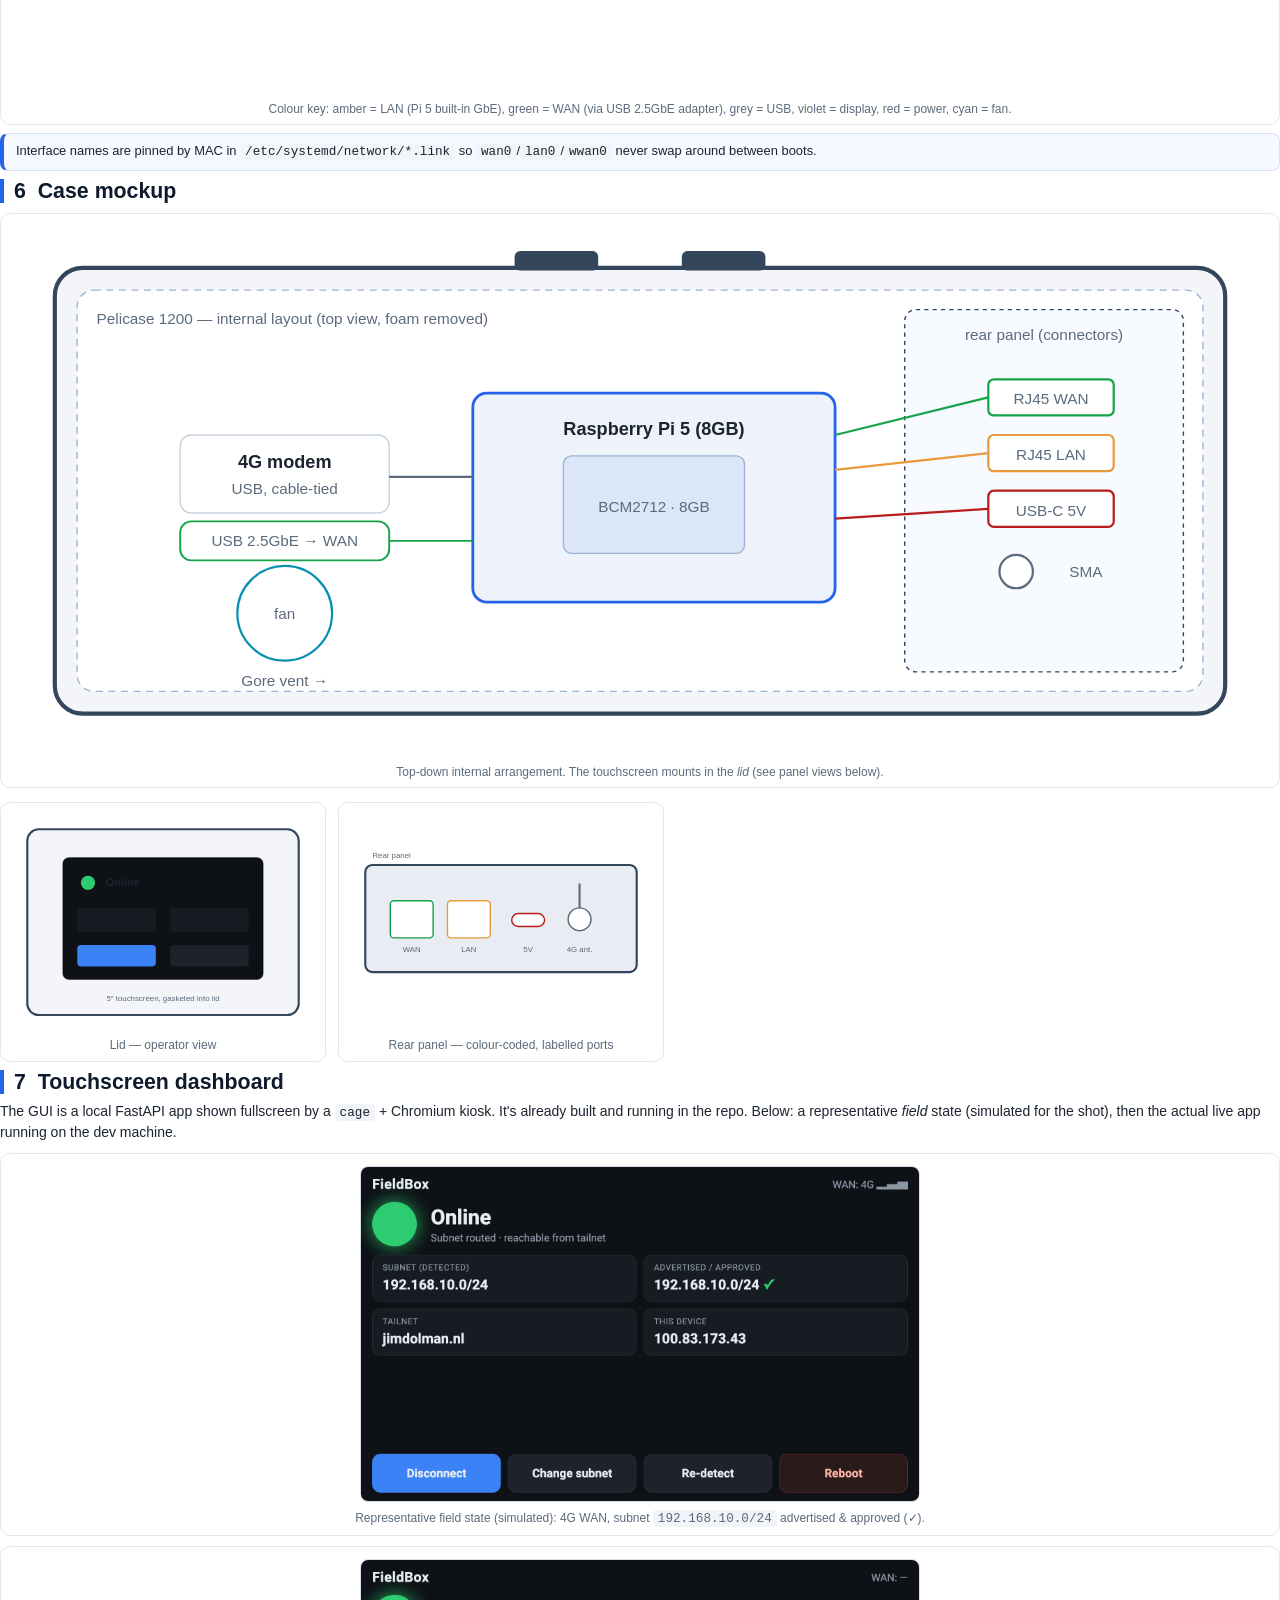
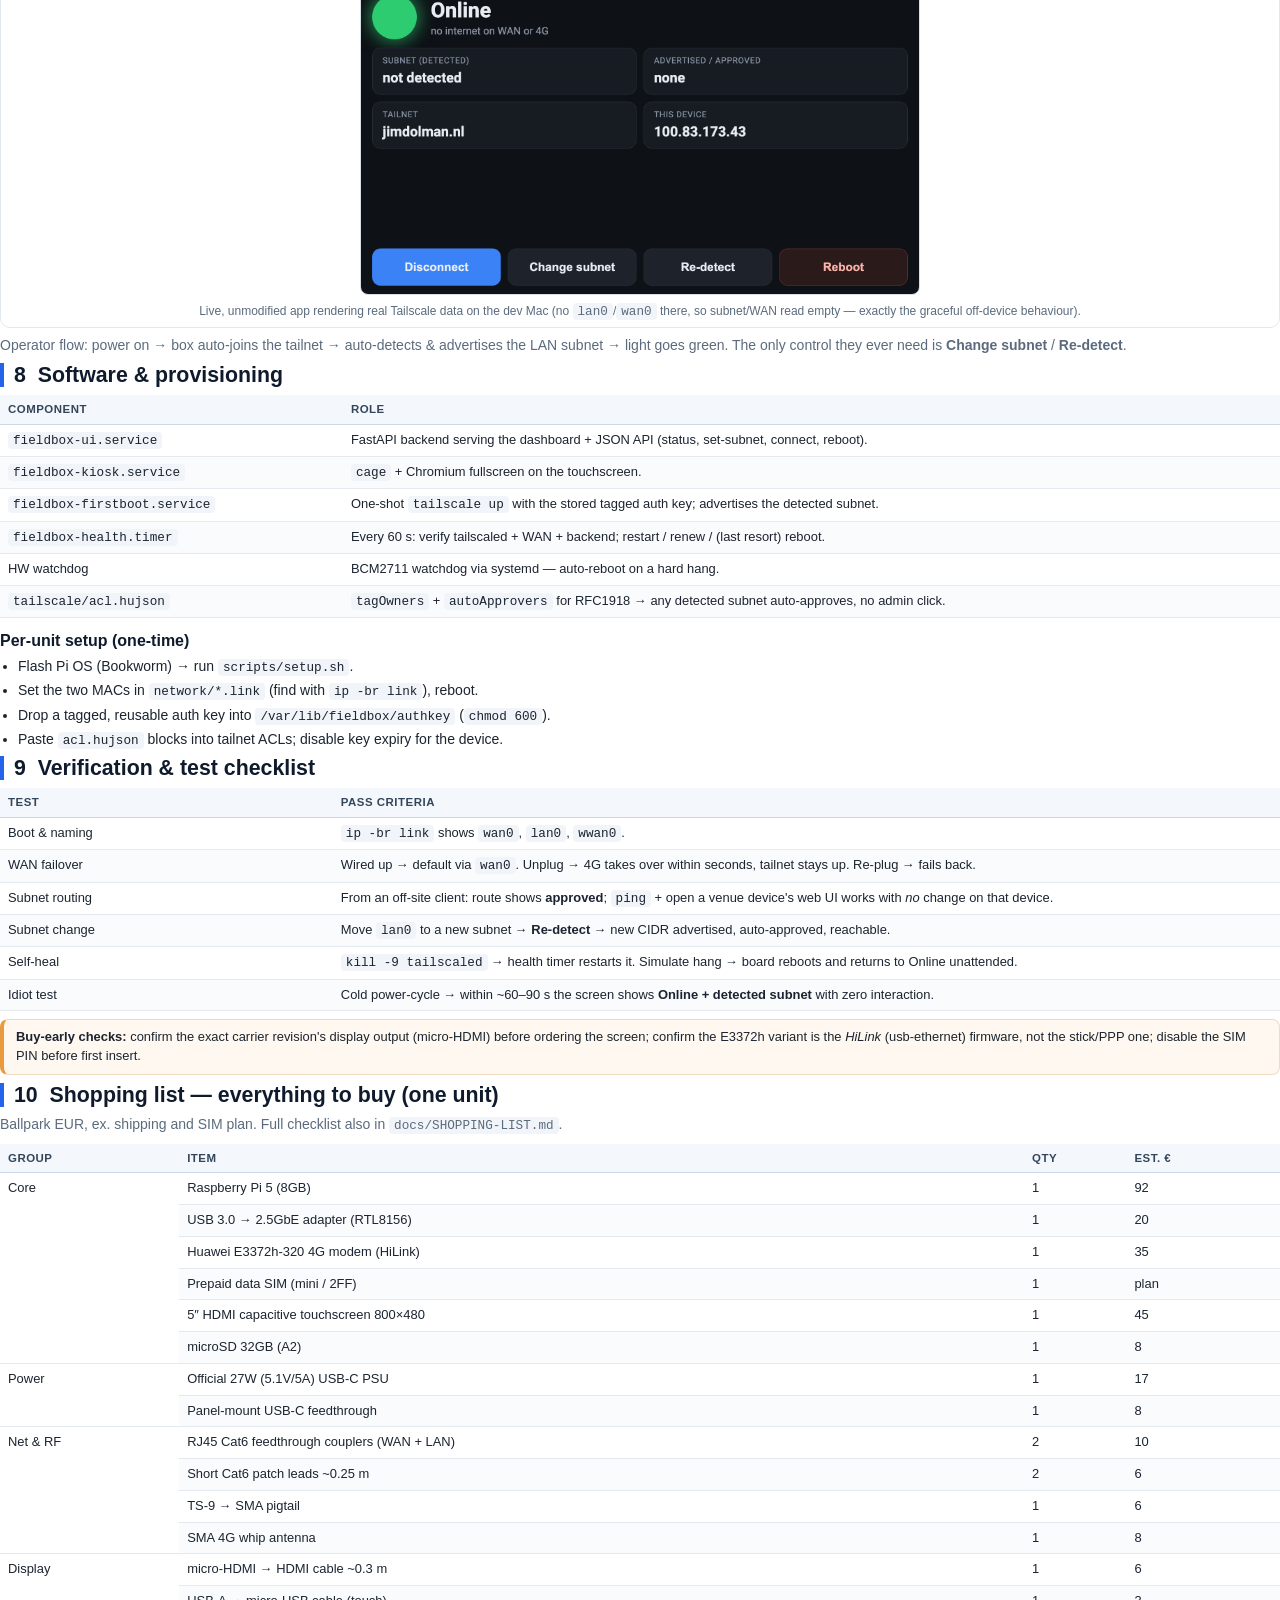
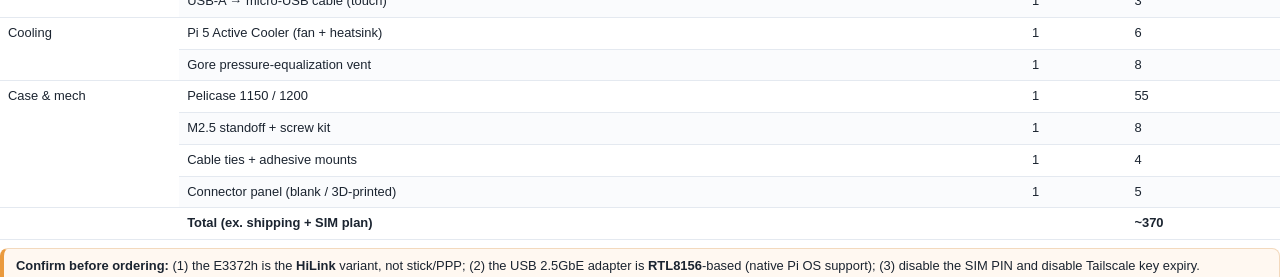
==== commit 008e2f86: "Switch platform to Raspberry Pi 5 + USB 2.5GbE (availability: everything next-day in NL) CM4 + Seeed" ====
--- a/docs/FieldBox-BuildPack.html
+++ b/docs/FieldBox-BuildPack.html
@@ -110,12 +110,12 @@
 <table>
   <thead><tr><th style="width:22%">Open item</th><th style="width:11%">Status</th><th>Decision &amp; reason</th></tr></thead>
   <tbody>
-    <tr><td>Display bus (DSI vs HDMI)</td><td class="fixed">FIXED</td>
-      <td><strong>HDMI.</strong> The chosen dual-GbE CM4 carrier exposes only micro-HDMI (no DSI header), so use a 5&Prime; <strong>HDMI</strong> capacitive touchscreen (800&times;480) via a short micro-HDMI ribbon + USB for touch.</td></tr>
-    <tr><td>Carrier board</td><td class="fixed">FIXED</td>
-      <td><strong>Seeed Dual-GbE CM4 carrier (reRouter CM4001).</strong> Two <em>true</em> GbE (native + PCIe RTL8111), 2&times; USB 3.0, micro-HDMI, microSD, USB-C power. Real NICs beat a USB dongle for stability.</td></tr>
-    <tr><td>Compute module</td><td class="fixed">FIXED</td>
-      <td><strong>CM4104032</strong> — 4 GB RAM, 32 GB eMMC, Wi-Fi/BT. eMMC avoids SD-card failures; Wi-Fi is a free third WAN later.</td></tr>
+    <tr><td>Compute platform</td><td class="fixed">FIXED</td>
+      <td><strong>Raspberry Pi 5 (8GB).</strong> Chosen over CM4 + reRouter carrier for <strong>availability</strong> (next-day at NL shops; CM4 has backorder lead times). Identical OS/software/touchscreen. Boots from microSD — no eMMC/rpiboot.</td></tr>
+    <tr><td>2nd Ethernet</td><td class="fixed">FIXED</td>
+      <td><strong>USB 3.0 &rarr; 2.5GbE adapter (Realtek RTL8156)</strong> = the WAN port; the Pi 5's built-in GbE = the LAN we route. Native Pi OS Bookworm support. Trade-off vs a PCIe NIC: it's USB, but instantly available.</td></tr>
+    <tr><td>Display bus</td><td class="fixed">FIXED</td>
+      <td><strong>HDMI.</strong> 5&Prime; <strong>HDMI</strong> capacitive touchscreen (800&times;480) via micro-HDMI &rarr; HDMI + USB for touch. (Pi 5 DSI + official Touch Display 2 is an alternative.)</td></tr>
     <tr><td>4G modem &amp; interface</td><td class="fixed">FIXED</td>
       <td><strong>Huawei E3372h-320 (HiLink/ECM).</strong> Appears as a DHCP Ethernet interface — no ModemManager/PPP. Pinned to <code>wwan0</code>, route metric 700. Prepaid SIM, <strong>PIN disabled</strong>.</td></tr>
     <tr><td>WAN failover logic</td><td class="fixed">FIXED</td>
@@ -142,15 +142,16 @@
 <table>
   <thead><tr><th>#</th><th>Part</th><th>Chosen item</th><th style="width:16%">Est. &euro;</th></tr></thead>
   <tbody>
-    <tr><td>1</td><td>Compute module</td><td>Raspberry Pi CM4104032 (4GB/32GB/Wi-Fi)</td><td>75</td></tr>
-    <tr><td>2</td><td>Carrier board</td><td>Seeed Dual Gigabit Ethernet CM4 carrier (reRouter)</td><td>60</td></tr>
+    <tr><td>1</td><td>Compute</td><td>Raspberry Pi 5 (8GB)</td><td>92</td></tr>
+    <tr><td>2</td><td>2nd NIC</td><td>USB 3.0 &rarr; 2.5GbE adapter (RTL8156)</td><td>20</td></tr>
     <tr><td>3</td><td>4G modem</td><td>Huawei E3372h-320 (HiLink) + prepaid data SIM</td><td>45</td></tr>
     <tr><td>4</td><td>Touchscreen</td><td>5&Prime; HDMI capacitive, 800&times;480 (Waveshare)</td><td>50</td></tr>
-    <tr><td>5</td><td>PSU</td><td>Official 5V/3A USB-C</td><td>12</td></tr>
-    <tr><td>6</td><td>Cooling</td><td>Heatsink + 30mm 5V fan + Gore pressure vent</td><td>18</td></tr>
-    <tr><td>7</td><td>Case</td><td>Pelicase 1150/1200</td><td>55</td></tr>
-    <tr><td>8</td><td>Panel &amp; cabling</td><td>2&times; RJ45 feedthrough, SMA bulkhead + whip, USB-C panel mount, standoffs, short patch/HDMI/USB leads</td><td>45</td></tr>
-    <tr class="tot"><td></td><td>Total</td><td>per unit (ex. SIM plan)</td><td>~360</td></tr>
+    <tr><td>5</td><td>PSU</td><td>Official 27W (5.1V/5A) USB-C</td><td>17</td></tr>
+    <tr><td>6</td><td>Storage</td><td>microSD 32GB (A2)</td><td>8</td></tr>
+    <tr><td>7</td><td>Cooling</td><td>Pi 5 Active Cooler + Gore pressure vent</td><td>14</td></tr>
+    <tr><td>8</td><td>Case</td><td>Pelicase 1150/1200</td><td>55</td></tr>
+    <tr><td>9</td><td>Panel &amp; cabling</td><td>2&times; RJ45 feedthrough, SMA bulkhead + whip, USB-C panel mount, standoffs, short patch/HDMI/USB leads</td><td>45</td></tr>
+    <tr class="tot"><td></td><td>Total</td><td>per unit (ex. SIM plan)</td><td>~370</td></tr>
   </tbody>
 </table>
 <p class="muted">Second and subsequent units are flash-and-go from the golden image; only hardware cost repeats.</p>
@@ -181,7 +182,7 @@
   <!-- fieldbox -->
   <rect x="520" y="150" width="230" height="150" rx="12" fill="#f7faff" stroke="#2563eb" stroke-width="2"/>
   <text x="635" y="182" text-anchor="middle" class="lbl" fill="#0f1b2d">FieldBox</text>
-  <text x="635" y="200" text-anchor="middle" class="sub">CM4 subnet router</text>
+  <text x="635" y="200" text-anchor="middle" class="sub">Pi 5 subnet router</text>
   <!-- WAN port -->
   <circle cx="536" cy="230" r="6" fill="#16a34a"/>
   <text x="550" y="234" class="sub">WAN — 4G / wired internet</text>
@@ -215,62 +216,66 @@
 <h2>5 &nbsp;Internal wiring / block diagram</h2>
 <figure>
 <svg viewBox="0 0 960 470" role="img" aria-label="Internal wiring block diagram">
-  <!-- carrier -->
-  <rect x="360" y="70" width="250" height="330" rx="12" fill="#f7faff" stroke="#2563eb" stroke-width="2"/>
-  <text x="485" y="96" text-anchor="middle" class="lbl" fill="#0f1b2d">Seeed Dual-GbE CM4 carrier</text>
-  <rect x="405" y="120" width="160" height="70" rx="8" fill="#eef3fb" stroke="#9db4d6"/>
-  <text x="485" y="150" text-anchor="middle" class="lbl">CM4</text>
-  <text x="485" y="170" text-anchor="middle" class="sub">4GB · 32GB eMMC · Wi-Fi</text>
-
-  <!-- port stubs on carrier (left) -->
+  <!-- Raspberry Pi 5 -->
+  <rect x="380" y="80" width="210" height="310" rx="12" fill="#f7faff" stroke="#2563eb" stroke-width="2"/>
+  <text x="485" y="108" text-anchor="middle" class="lbl" fill="#0f1b2d">Raspberry Pi 5 (8GB)</text>
+  <rect x="420" y="130" width="130" height="56" rx="8" fill="#eef3fb" stroke="#9db4d6"/>
+  <text x="485" y="155" text-anchor="middle" class="lbl">BCM2712</text>
+  <text x="485" y="173" text-anchor="middle" class="sub">8GB · microSD boot</text>
+
+  <!-- port stubs (left) -->
   <g class="sub">
-    <rect x="352" y="215" width="8" height="16" fill="#16a34a"/><text x="368" y="228">ETH0</text>
-    <rect x="352" y="250" width="8" height="16" fill="#ea9a3e"/><text x="368" y="263">ETH1</text>
-    <rect x="352" y="285" width="8" height="16" fill="#5b6b7d"/><text x="368" y="298">USB 3.0</text>
-    <rect x="352" y="320" width="8" height="16" fill="#5b6b7d"/><text x="368" y="333">USB 3.0</text>
+    <rect x="372" y="200" width="8" height="16" fill="#ea9a3e"/><text x="388" y="213">GbE (built-in)</text>
+    <rect x="372" y="248" width="8" height="16" fill="#5b6b7d"/><text x="388" y="261">USB 3.0</text>
+    <rect x="372" y="296" width="8" height="16" fill="#5b6b7d"/><text x="388" y="309">USB 3.0</text>
   </g>
   <!-- right stubs -->
   <g class="sub" text-anchor="end">
-    <rect x="610" y="215" width="8" height="16" fill="#7c3aed"/><text x="602" y="228">micro-HDMI</text>
-    <rect x="610" y="285" width="8" height="16" fill="#b91c1c"/><text x="602" y="298">USB-C 5V</text>
-    <rect x="610" y="340" width="8" height="16" fill="#0891b2"/><text x="602" y="353">GPIO 5V</text>
+    <rect x="590" y="200" width="8" height="16" fill="#7c3aed"/><text x="582" y="213">micro-HDMI</text>
+    <rect x="590" y="266" width="8" height="16" fill="#b91c1c"/><text x="582" y="279">USB-C 5V</text>
+    <rect x="590" y="326" width="8" height="16" fill="#0891b2"/><text x="582" y="339">GPIO / fan</text>
   </g>
 
-  <!-- external components: left column -->
-  <rect x="90" y="205" width="180" height="40" rx="8" fill="#fff" stroke="#16a34a" stroke-width="1.6"/>
-  <text x="180" y="230" text-anchor="middle" class="lbl">Panel RJ45 — WAN</text>
-  <line x1="270" y1="223" x2="352" y2="223" stroke="#16a34a" stroke-width="2"/>
-
-  <rect x="90" y="252" width="180" height="40" rx="8" fill="#fff" stroke="#ea9a3e" stroke-width="1.6"/>
-  <text x="180" y="277" text-anchor="middle" class="lbl">Panel RJ45 — LAN</text>
-  <line x1="270" y1="270" x2="352" y2="258" stroke="#ea9a3e" stroke-width="2"/>
-
-  <rect x="70" y="300" width="200" height="56" rx="8" fill="#fff" stroke="#c7d2e0" stroke-width="1.5"/>
-  <text x="170" y="323" text-anchor="middle" class="lbl">4G modem E3372h</text>
-  <text x="170" y="342" text-anchor="middle" class="sub">USB · HiLink → wwan0</text>
-  <line x1="270" y1="315" x2="352" y2="293" stroke="#5b6b7d" stroke-width="2"/>
-  <!-- antenna -->
-  <rect x="70" y="372" width="200" height="34" rx="8" fill="#fff" stroke="#c7d2e0" stroke-width="1.5"/>
-  <text x="170" y="394" text-anchor="middle" class="sub">SMA panel antenna (4G)</text>
-  <line x1="140" y1="356" x2="140" y2="372" stroke="#5b6b7d" stroke-width="2"/>
+  <!-- left column: LAN (built-in GbE) -->
+  <rect x="70" y="188" width="150" height="40" rx="8" fill="#fff" stroke="#ea9a3e" stroke-width="1.6"/>
+  <text x="145" y="213" text-anchor="middle" class="lbl">Panel RJ45 — LAN</text>
+  <line x1="220" y1="208" x2="372" y2="208" stroke="#ea9a3e" stroke-width="2"/>
+
+  <!-- WAN via USB 2.5GbE adapter -->
+  <rect x="70" y="244" width="120" height="40" rx="8" fill="#fff" stroke="#16a34a" stroke-width="1.6"/>
+  <text x="130" y="269" text-anchor="middle" class="lbl">RJ45 — WAN</text>
+  <rect x="210" y="244" width="130" height="40" rx="8" fill="#f2fbf5" stroke="#16a34a" stroke-width="1.6"/>
+  <text x="275" y="262" text-anchor="middle" class="sub">USB 2.5GbE</text>
+  <text x="275" y="277" text-anchor="middle" class="sub">RTL8156</text>
+  <line x1="190" y1="264" x2="210" y2="264" stroke="#16a34a" stroke-width="2"/>
+  <line x1="340" y1="264" x2="372" y2="256" stroke="#5b6b7d" stroke-width="2"/>
+
+  <!-- 4G modem + antenna -->
+  <rect x="70" y="300" width="200" height="52" rx="8" fill="#fff" stroke="#c7d2e0" stroke-width="1.5"/>
+  <text x="170" y="322" text-anchor="middle" class="lbl">4G modem E3372h</text>
+  <text x="170" y="340" text-anchor="middle" class="sub">USB · HiLink → wwan0</text>
+  <line x1="270" y1="322" x2="372" y2="304" stroke="#5b6b7d" stroke-width="2"/>
+  <rect x="70" y="366" width="200" height="30" rx="8" fill="#fff" stroke="#c7d2e0" stroke-width="1.5"/>
+  <text x="170" y="386" text-anchor="middle" class="sub">SMA panel antenna (4G)</text>
+  <line x1="140" y1="352" x2="140" y2="366" stroke="#5b6b7d" stroke-width="2"/>
 
   <!-- right column -->
-  <rect x="700" y="200" width="190" height="56" rx="8" fill="#fff" stroke="#7c3aed" stroke-width="1.6"/>
-  <text x="795" y="223" text-anchor="middle" class="lbl">5&Prime; HDMI touchscreen</text>
-  <text x="795" y="242" text-anchor="middle" class="sub">in lid · 800×480 · USB touch</text>
-  <line x1="618" y1="223" x2="700" y2="223" stroke="#7c3aed" stroke-width="2"/>
-  <line x1="700" y1="248" x2="360" y2="330" stroke="#5b6b7d" stroke-width="1.4" stroke-dasharray="4 3"/>
-  <text x="640" y="300" class="sub">USB touch → carrier</text>
-
-  <rect x="700" y="278" width="190" height="40" rx="8" fill="#fff" stroke="#b91c1c" stroke-width="1.6"/>
-  <text x="795" y="303" text-anchor="middle" class="lbl">Panel USB-C — 5V PSU</text>
-  <line x1="618" y1="298" x2="700" y2="298" stroke="#b91c1c" stroke-width="2"/>
-
-  <rect x="700" y="332" width="190" height="40" rx="8" fill="#fff" stroke="#0891b2" stroke-width="1.6"/>
-  <text x="795" y="357" text-anchor="middle" class="lbl">30mm fan</text>
-  <line x1="618" y1="350" x2="700" y2="352" stroke="#0891b2" stroke-width="2"/>
+  <rect x="700" y="185" width="190" height="56" rx="8" fill="#fff" stroke="#7c3aed" stroke-width="1.6"/>
+  <text x="795" y="208" text-anchor="middle" class="lbl">5&Prime; HDMI touchscreen</text>
+  <text x="795" y="227" text-anchor="middle" class="sub">in lid · 800×480 · USB touch</text>
+  <line x1="598" y1="208" x2="700" y2="208" stroke="#7c3aed" stroke-width="2"/>
+  <line x1="700" y1="233" x2="380" y2="304" stroke="#5b6b7d" stroke-width="1.4" stroke-dasharray="4 3"/>
+  <text x="636" y="292" class="sub">USB touch → Pi</text>
+
+  <rect x="700" y="258" width="190" height="40" rx="8" fill="#fff" stroke="#b91c1c" stroke-width="1.6"/>
+  <text x="795" y="283" text-anchor="middle" class="lbl">Panel USB-C — 27W PSU</text>
+  <line x1="598" y1="278" x2="700" y2="278" stroke="#b91c1c" stroke-width="2"/>
+
+  <rect x="700" y="316" width="190" height="40" rx="8" fill="#fff" stroke="#0891b2" stroke-width="1.6"/>
+  <text x="795" y="341" text-anchor="middle" class="lbl">Active Cooler (fan)</text>
+  <line x1="598" y1="334" x2="700" y2="336" stroke="#0891b2" stroke-width="2"/>
 </svg>
-<figcaption>Colour key: green = WAN Ethernet, amber = LAN Ethernet, grey = USB, violet = display, red = power, cyan = fan.</figcaption>
+<figcaption>Colour key: amber = LAN (Pi 5 built-in GbE), green = WAN (via USB 2.5GbE adapter), grey = USB, violet = display, red = power, cyan = fan.</figcaption>
 </figure>
 <div class="note">Interface names are pinned by MAC in <code>/etc/systemd/network/*.link</code> so <code>wan0</code>/<code>lan0</code>/<code>wwan0</code> never swap around between boots.</div>
 </section>
@@ -289,15 +294,19 @@
   <!-- latches -->
   <rect x="360" y="18" width="60" height="14" rx="4" fill="#33465b"/>
   <rect x="480" y="18" width="60" height="14" rx="4" fill="#33465b"/>
-  <!-- carrier board -->
+  <!-- Raspberry Pi 5 -->
   <rect x="330" y="120" width="260" height="150" rx="10" fill="#eef3fb" stroke="#2563eb" stroke-width="2"/>
-  <text x="460" y="150" text-anchor="middle" class="lbl" fill="#1d4ed8">CM4 + dual-GbE carrier</text>
+  <text x="460" y="150" text-anchor="middle" class="lbl" fill="#1d4ed8">Raspberry Pi 5 (8GB)</text>
   <rect x="395" y="165" width="130" height="70" rx="6" fill="#dbe6f7" stroke="#9db4d6"/>
-  <text x="460" y="205" text-anchor="middle" class="sub">CM4 module</text>
+  <text x="460" y="205" text-anchor="middle" class="sub">BCM2712 · 8GB</text>
   <!-- 4G modem -->
-  <rect x="120" y="150" width="150" height="60" rx="8" fill="#fff" stroke="#c7d2e0"/>
-  <text x="195" y="176" text-anchor="middle" class="lbl">4G modem</text>
-  <text x="195" y="194" text-anchor="middle" class="sub">USB, cable-tied</text>
+  <rect x="120" y="150" width="150" height="56" rx="8" fill="#fff" stroke="#c7d2e0"/>
+  <text x="195" y="174" text-anchor="middle" class="lbl">4G modem</text>
+  <text x="195" y="192" text-anchor="middle" class="sub">USB, cable-tied</text>
+  <!-- USB 2.5GbE adapter -->
+  <rect x="120" y="212" width="150" height="28" rx="8" fill="#fff" stroke="#16a34a" stroke-width="1.4"/>
+  <text x="195" y="230" text-anchor="middle" class="sub">USB 2.5GbE → WAN</text>
+  <line x1="270" y1="226" x2="330" y2="226" stroke="#16a34a" stroke-width="1.4"/>
   <!-- fan + vent -->
   <circle cx="195" cy="278" r="34" fill="#fff" stroke="#0891b2" stroke-width="1.6"/>
   <text x="195" y="282" text-anchor="middle" class="sub">fan</text>
@@ -427,13 +436,14 @@
 <table>
   <thead><tr><th style="width:14%">Group</th><th>Item</th><th style="width:8%">Qty</th><th style="width:12%">Est. &euro;</th></tr></thead>
   <tbody>
-    <tr><td rowspan="5">Core</td><td>Raspberry Pi CM4104032 (4GB/32GB/Wi-Fi)</td><td>1</td><td>75</td></tr>
-    <tr><td>Seeed Dual-GbE CM4 carrier (reRouter CM4001)</td><td>1</td><td>60</td></tr>
+    <tr><td rowspan="6">Core</td><td>Raspberry Pi 5 (8GB)</td><td>1</td><td>92</td></tr>
+    <tr><td>USB 3.0 &rarr; 2.5GbE adapter (RTL8156)</td><td>1</td><td>20</td></tr>
     <tr><td>Huawei E3372h-320 4G modem (HiLink)</td><td>1</td><td>35</td></tr>
     <tr><td>Prepaid data SIM (mini / 2FF)</td><td>1</td><td>plan</td></tr>
     <tr><td>5&Prime; HDMI capacitive touchscreen 800&times;480</td><td>1</td><td>45</td></tr>
-
-    <tr><td rowspan="2">Power</td><td>Official 5V/3A USB-C PSU</td><td>1</td><td>12</td></tr>
+    <tr><td>microSD 32GB (A2)</td><td>1</td><td>8</td></tr>
+
+    <tr><td rowspan="2">Power</td><td>Official 27W (5.1V/5A) USB-C PSU</td><td>1</td><td>17</td></tr>
     <tr><td>Panel-mount USB-C feedthrough</td><td>1</td><td>8</td></tr>
 
     <tr><td rowspan="4">Net &amp; RF</td><td>RJ45 Cat6 feedthrough couplers (WAN + LAN)</td><td>2</td><td>10</td></tr>
@@ -444,21 +454,18 @@
     <tr><td rowspan="2">Display</td><td>micro-HDMI &rarr; HDMI cable ~0.3 m</td><td>1</td><td>6</td></tr>
     <tr><td>USB-A &rarr; micro-USB cable (touch)</td><td>1</td><td>3</td></tr>
 
-    <tr><td rowspan="3">Cooling</td><td>CM4 heatsink</td><td>1</td><td>5</td></tr>
-    <tr><td>30 mm 5V fan</td><td>1</td><td>4</td></tr>
+    <tr><td rowspan="2">Cooling</td><td>Pi 5 Active Cooler (fan + heatsink)</td><td>1</td><td>6</td></tr>
     <tr><td>Gore pressure-equalization vent</td><td>1</td><td>8</td></tr>
 
-    <tr><td rowspan="5">Case &amp; mech</td><td>Pelicase 1150 / 1200</td><td>1</td><td>55</td></tr>
+    <tr><td rowspan="4">Case &amp; mech</td><td>Pelicase 1150 / 1200</td><td>1</td><td>55</td></tr>
     <tr><td>M2.5 standoff + screw kit</td><td>1</td><td>8</td></tr>
     <tr><td>Cable ties + adhesive mounts</td><td>1</td><td>4</td></tr>
     <tr><td>Connector panel (blank / 3D-printed)</td><td>1</td><td>5</td></tr>
-    <tr><td>Thermal pads / paste</td><td>1</td><td>3</td></tr>
-
-    <tr><td>Flashing</td><td>USB-A &harr; USB-C data cable (rpiboot) — may own</td><td>1</td><td>4</td></tr>
+
     <tr class="tot"><td></td><td>Total (ex. shipping + SIM plan)</td><td></td><td>~370</td></tr>
   </tbody>
 </table>
-<div class="note warn"><strong>Confirm before ordering:</strong> (1) the E3372h is the <strong>HiLink</strong> variant, not stick/PPP; (2) the carrier revision's display output is <strong>micro-HDMI</strong> (matches the screen); (3) disable the SIM PIN and disable Tailscale key expiry.</div>
+<div class="note warn"><strong>Confirm before ordering:</strong> (1) the E3372h is the <strong>HiLink</strong> variant, not stick/PPP; (2) the USB 2.5GbE adapter is <strong>RTL8156</strong>-based (native Pi OS support); (3) disable the SIM PIN and disable Tailscale key expiry.</div>
 </section>
 </div>
 
